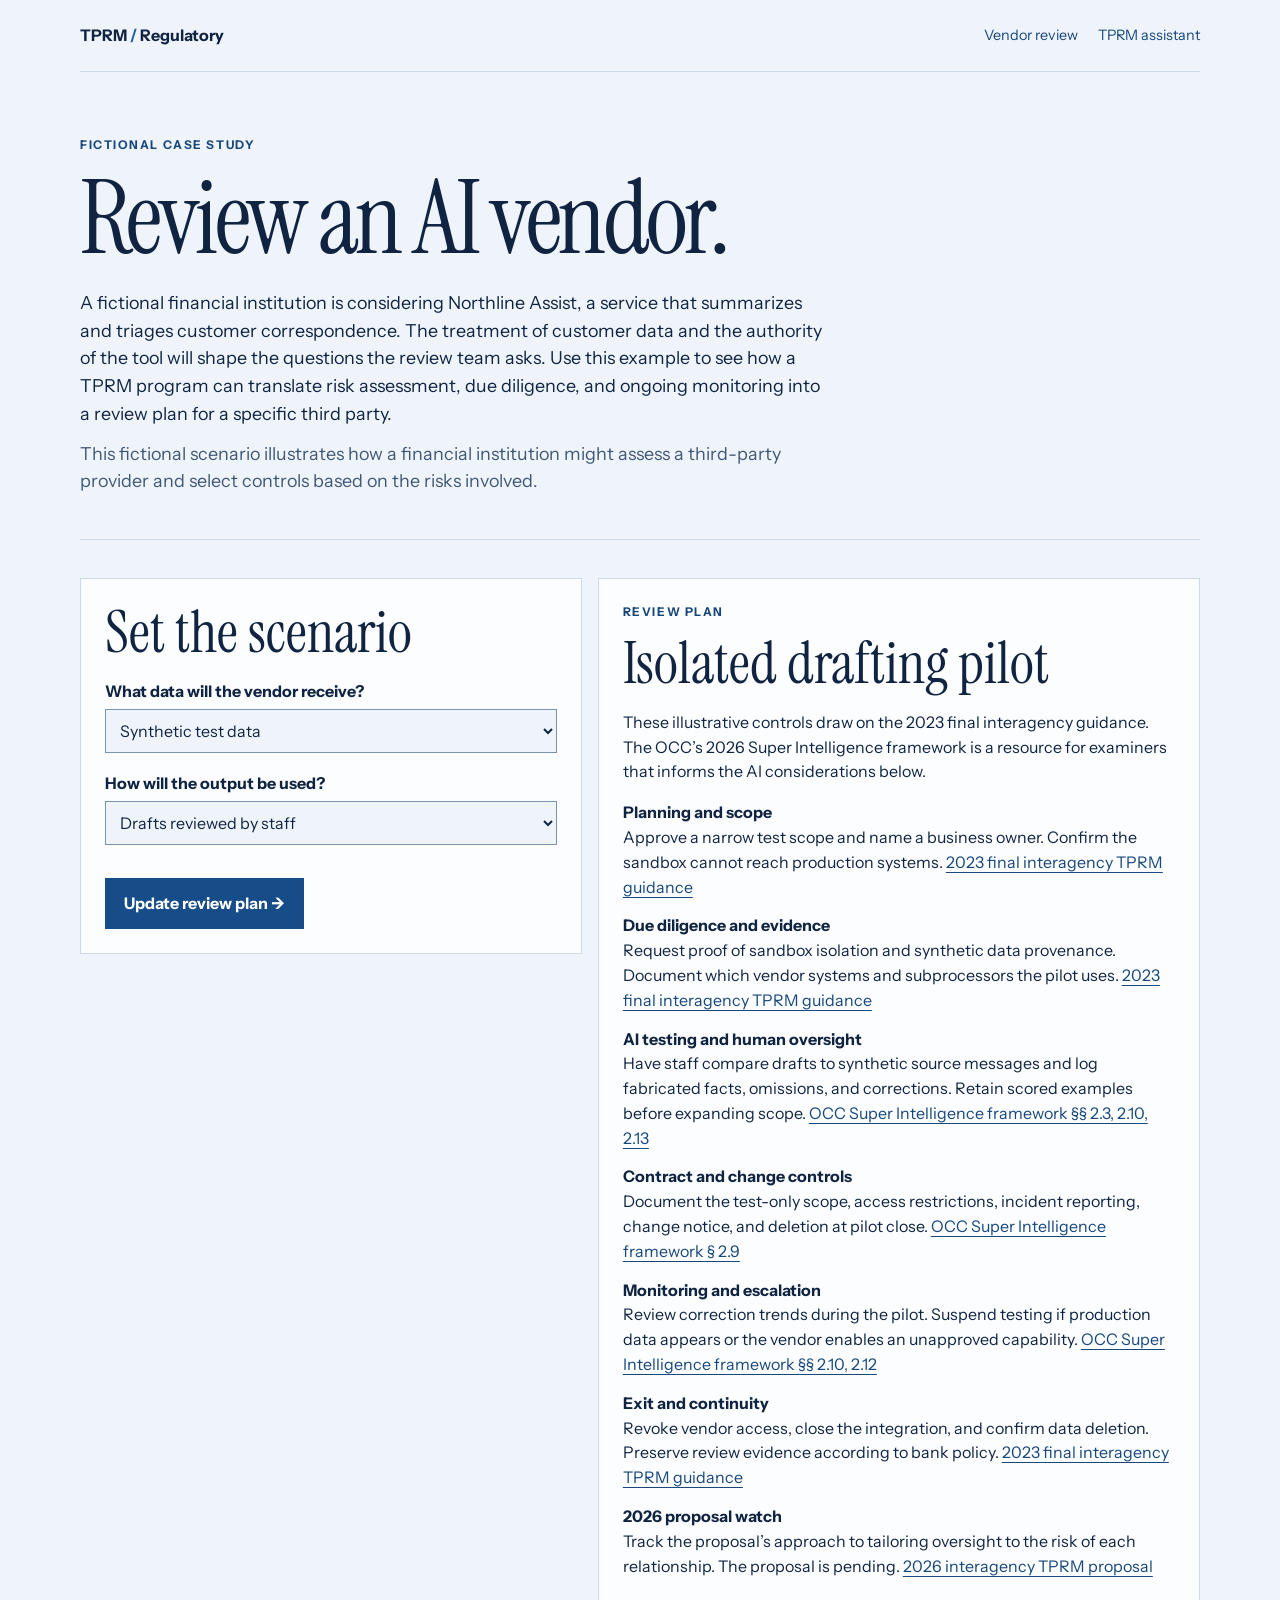
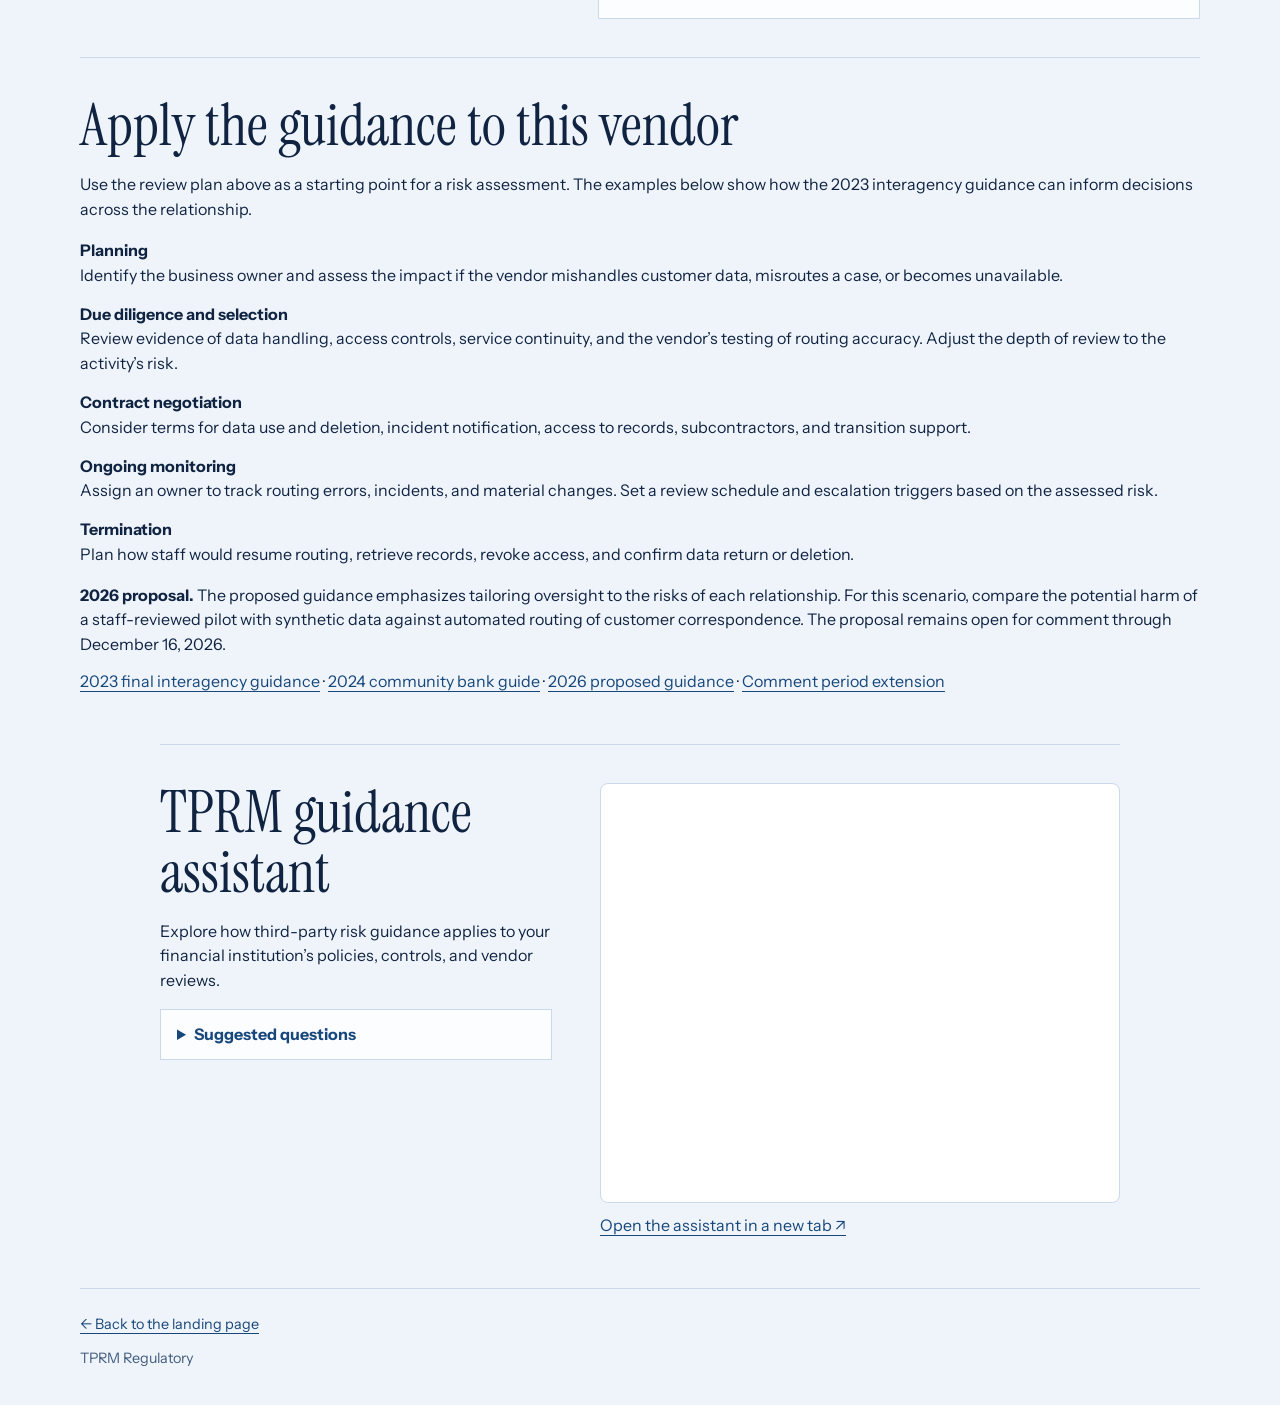
==== review.html @ 56074e13 "Clarify the status of sources used in the interactive plan" ====
<!doctype html>
<html lang="en"><head><meta charset="utf-8"><meta name="viewport" content="width=device-width, initial-scale=1"><title>Vendor review | TPRM Regulatory</title><link rel="stylesheet" href="site.css?v=blue"><style>
.chat > p:first-of-type { max-width: 65ch; }
.chat details { margin: 1rem 0; padding: .75rem 1rem; border: 1px solid var(--line); background: #fbfdff; }
.chat summary { color: var(--green); font-weight: 700; cursor: pointer; }
.chat details ul { margin: .6rem 0 0; padding-left: 1.4rem; }
.chat { display: grid; grid-template-columns: minmax(0, 1fr) minmax(0, 520px); align-items: start; gap: clamp(1rem, 4vw, 3rem); max-width: 960px; margin-inline: auto; }
.chat .assistant-panel { min-width: 0; }
.chat iframe { height: 420px; border-radius: 8px; }
@media (max-width: 760px) {
  .chat { grid-template-columns: minmax(0, 1fr); }
  .chat iframe { height: 380px; }
}
</style></head>
<body><header><a class="brand" href="./">TPRM<span> / </span>Regulatory</a><nav aria-label="Main navigation"><a href="review.html">Vendor review</a><a href="#chat">TPRM assistant</a></nav></header><main><section class="intro"><p class="eyebrow">FICTIONAL CASE STUDY</p><h1>Review an AI vendor.</h1><p>A fictional financial institution is considering Northline Assist, a service that summarizes and triages customer correspondence. The treatment of customer data and the authority of the tool will shape the questions the review team asks. Use this example to see how a TPRM program can translate risk assessment, due diligence, and ongoing monitoring into a review plan for a specific third party.</p><p class="note">This fictional scenario illustrates how a financial institution might assess a third-party provider and select controls based on the risks involved.</p></section><section class="workbench"><form id="review"><h2>Set the scenario</h2><label for="data">What data will the vendor receive?</label><select id="data"><option value="synthetic">Synthetic test data</option><option value="customer">Customer correspondence</option></select><label for="role">How will the output be used?</label><select id="role"><option value="draft">Drafts reviewed by staff</option><option value="route">Automatic case routing</option></select><button class="button" type="submit">Update review plan →</button></form><article class="result" aria-live="polite"><p class="eyebrow">REVIEW PLAN</p><h2 id="plan"></h2><p>These illustrative controls draw on the 2023 final interagency guidance. The OCC’s 2026 Super Intelligence framework is a resource for examiners that informs the AI considerations below.</p><dl id="actions"></dl></article></section><script src="review.js?v=guidance" defer></script><section class="summary" aria-labelledby="guidance-heading">
  <h2 id="guidance-heading">Apply the guidance to this vendor</h2>
  <p>Use the review plan above as a starting point for a risk assessment. The examples below show how the 2023 interagency guidance can inform decisions across the relationship.</p>
  <dl>
    <dt>Planning</dt><dd>Identify the business owner and assess the impact if the vendor mishandles customer data, misroutes a case, or becomes unavailable.</dd>
    <dt>Due diligence and selection</dt><dd>Review evidence of data handling, access controls, service continuity, and the vendor’s testing of routing accuracy. Adjust the depth of review to the activity’s risk.</dd>
    <dt>Contract negotiation</dt><dd>Consider terms for data use and deletion, incident notification, access to records, subcontractors, and transition support.</dd>
    <dt>Ongoing monitoring</dt><dd>Assign an owner to track routing errors, incidents, and material changes. Set a review schedule and escalation triggers based on the assessed risk.</dd>
    <dt>Termination</dt><dd>Plan how staff would resume routing, retrieve records, revoke access, and confirm data return or deletion.</dd>
  </dl>
  <p><strong>2026 proposal.</strong> The proposed guidance emphasizes tailoring oversight to the risks of each relationship. For this scenario, compare the potential harm of a staff-reviewed pilot with synthetic data against automated routing of customer correspondence. The proposal remains open for comment through December 16, 2026.</p>
  <p><a href="https://www.occ.gov/news-issuances/bulletins/2023/bulletin-2023-17.html">2023 final interagency guidance</a> · <a href="https://www.occ.gov/news-issuances/bulletins/2024/bulletin-2024-11.html">2024 community bank guide</a> · <a href="https://www.occ.gov/news-issuances/bulletins/2026/bulletin-2026-46.html">2026 proposed guidance</a> · <a href="https://www.occ.gov/news-issuances/bulletins/2026/bulletin-2026-57.html">Comment period extension</a></p>
</section>
<section class="chat" id="chat" aria-labelledby="assistant-heading">
  <div class="assistant-copy">
  <h2 id="assistant-heading">TPRM guidance assistant</h2>
  <p>Explore how third-party risk guidance applies to your financial institution’s policies, controls, and vendor reviews.</p>
  <details>
    <summary>Suggested questions</summary>
    <ul>
      <li>What evidence should we request during third-party due diligence?</li>
      <li>What should we address in a contract with a critical service provider?</li>
      <li>How should we set a monitoring schedule based on vendor risk?</li>
    </ul>
  </details>
  </div>
  <div class="assistant-panel">
  <iframe title="TPRM guidance assistant" loading="lazy" src="https://share.chatling.ai/s/bdZsndnXXYo1NCs"></iframe>
  <p><a href="https://share.chatling.ai/s/bdZsndnXXYo1NCs" target="_blank" rel="noopener">Open the assistant in a new tab ↗</a></p>
  </div>
</section></main><footer><p><a href="./">← Back to the landing page</a></p><p>TPRM Regulatory</p></footer></body></html>
---- site.css ----
@import url('https://fonts.googleapis.com/css2?family=Instrument+Sans:wght@400;500;600;700&family=Instrument+Serif&display=swap');
:root{font: 16px/1.55 "Instrument Sans",Arial,sans-serif;color:#102442;background:#eff4fb;--ink:#102442;--green:#17477b;--line:#cbd9eb}*{box-sizing:border-box}body{margin:0}header,main,footer{width:min(1120px,calc(100% - 40px));margin:auto}header{display:flex;align-items:center;justify-content:space-between;gap:1rem;padding:23px 0;border-bottom:1px solid var(--line)}a{color:var(--green);text-underline-offset:4px}header a{text-decoration:none}.brand{font-weight:700;color:var(--ink)}.brand span{color:#2563a6}nav{display:flex;gap:1.25rem;font-size:.9rem}h1,h2{font-family:"Instrument Serif",Georgia,serif;font-weight:400;line-height:1.04;margin:0 0 16px}h1{font-size:clamp(3.5rem,8vw,6.8rem);letter-spacing:-.035em}h2{font-size:clamp(2.35rem,5vw,3.6rem)}h3,p{margin:0 0 12px}.eyebrow{font-size:.75rem;font-weight:700;letter-spacing:.13em;color:var(--green)}.hero{display:grid;grid-template-columns:1.05fr 1fr;gap:clamp(25px,5vw,70px);align-items:center;padding:72px 0}.hero p:not(.eyebrow),.intro>p:not(.eyebrow){max-width:62ch;font-size:1.12rem}.button{display:inline-block;background:#164d88;color:#fff;border:0;padding:13px 19px;font:inherit;font-weight:700;text-decoration:none;cursor:pointer;margin-top:15px}.button:hover{background:#0a305c}video{width:100%;aspect-ratio:4/3;display:block;object-fit:cover;background:#0b2448}.summary,.chat,.workbench{border-top:1px solid var(--line);padding:38px 0}.grid,.workbench{display:grid;gap:16px}.grid{grid-template-columns:repeat(3,1fr)}.grid article,form,.result{border:1px solid var(--line);background:#fbfdff;padding:24px}.intro{padding:64px 0 32px}.note{color:#405875}.workbench{grid-template-columns:1fr 1.2fr;align-items:start}label,select{display:block;width:100%}label,dt{font-weight:700}select{font:inherit;color:inherit;padding:10px;margin:5px 0 18px;background:#eff4fb;border:1px solid #7893b4}dd{margin:0 0 14px}.chat iframe{display:block;width:100%;height:510px;border:1px solid var(--line);background:#fff}.chat iframe+p{margin-top:10px}footer{border-top:1px solid var(--line);padding:24px 0;color:#425c7d;font-size:.9rem}:focus-visible{outline:3px solid #1d62a8;outline-offset:4px}@media(max-width:720px){.hero,.grid,.workbench{grid-template-columns:1fr}.hero{padding:45px 0}nav{gap:.7rem}header{flex-wrap:wrap}}

.hero video{filter:hue-rotate(85deg)}
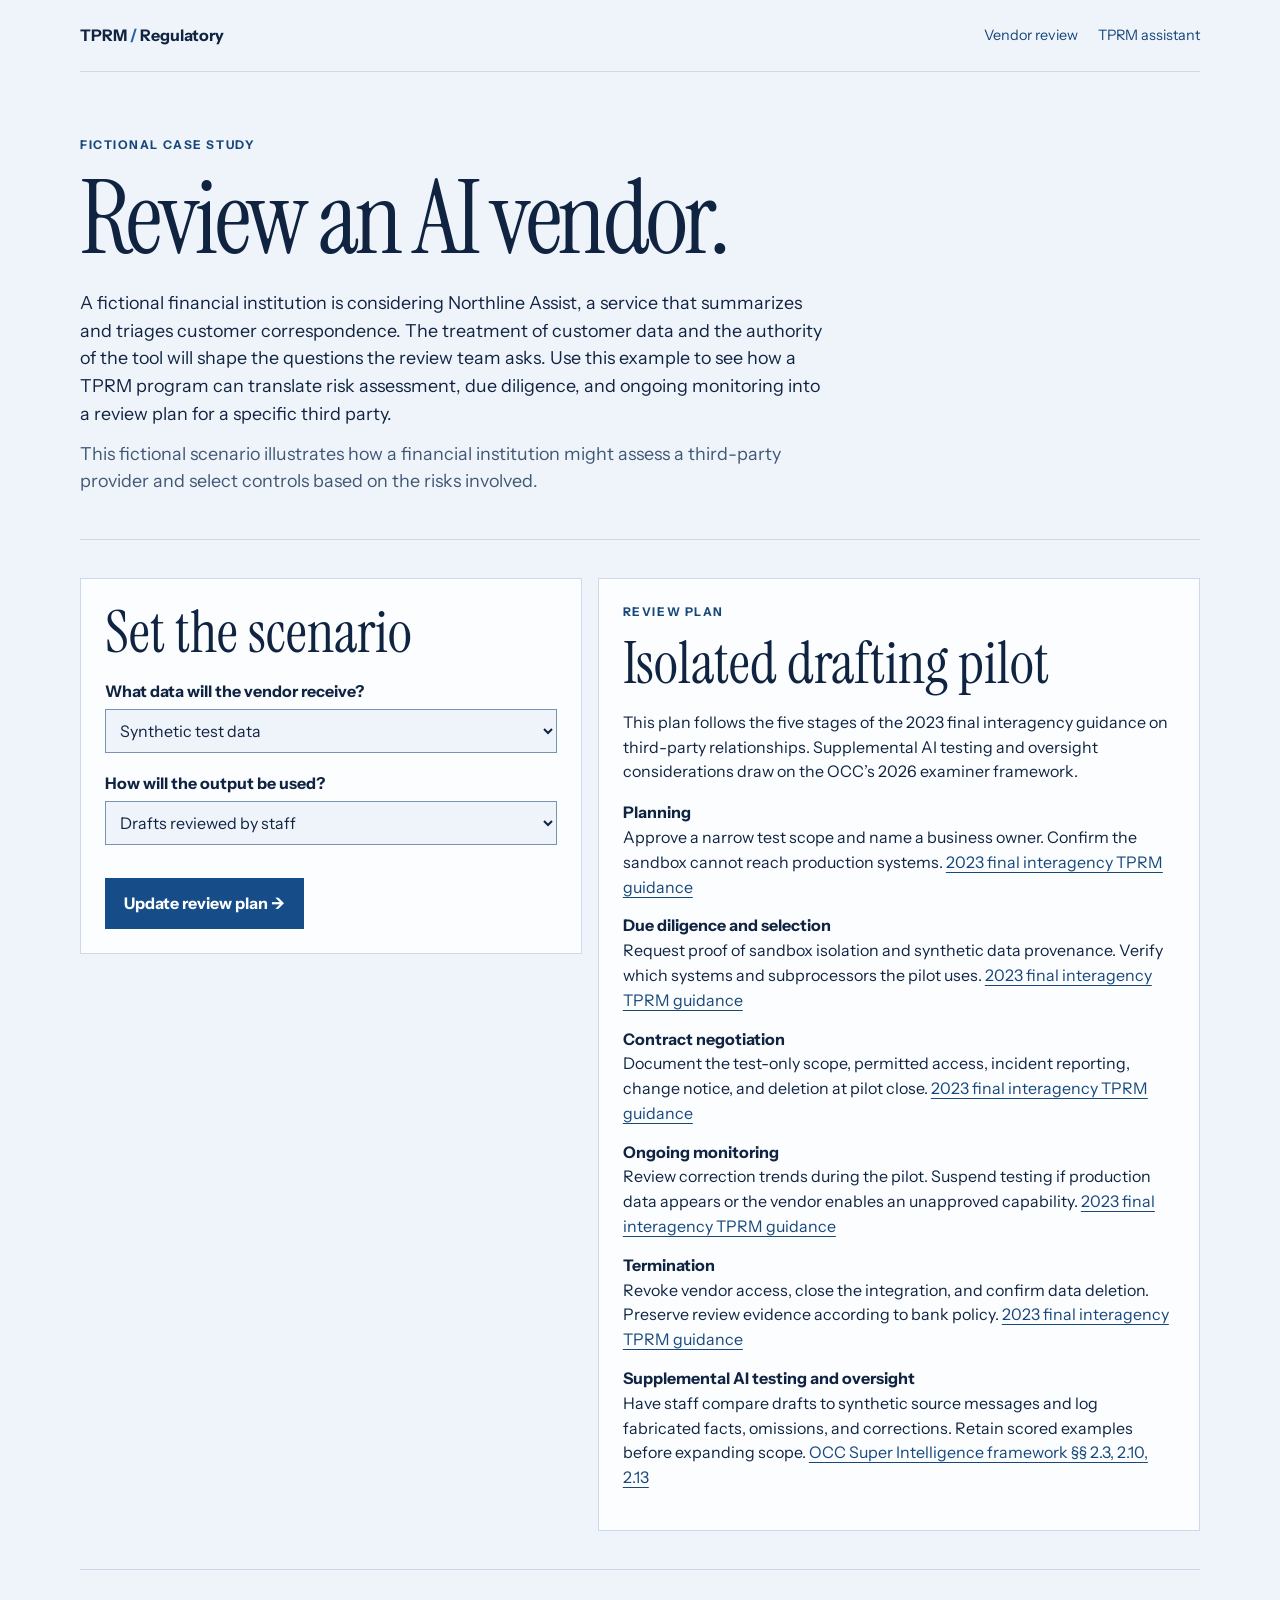
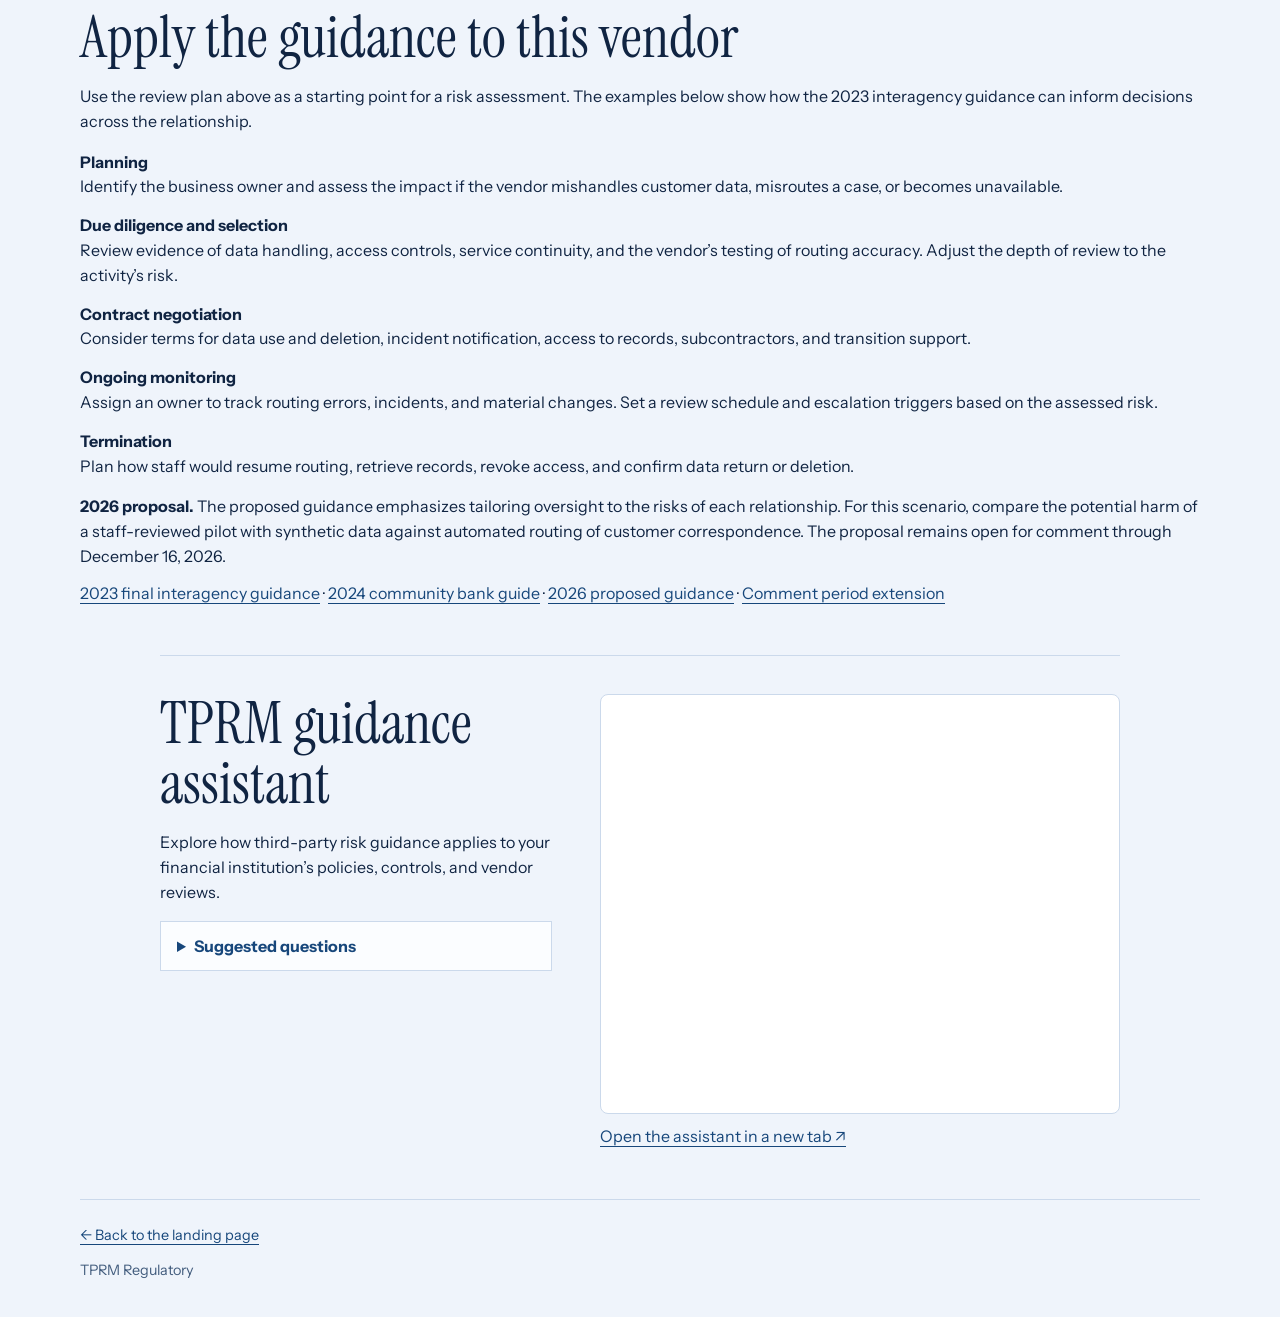
==== commit c0574a82: "Make the TPRM lifecycle the basis of each review plan" ====
--- a/review.html
+++ b/review.html
@@ -12,7 +12,7 @@
   .chat iframe { height: 380px; }
 }
 </style></head>
-<body><header><a class="brand" href="./">TPRM<span> / </span>Regulatory</a><nav aria-label="Main navigation"><a href="review.html">Vendor review</a><a href="#chat">TPRM assistant</a></nav></header><main><section class="intro"><p class="eyebrow">FICTIONAL CASE STUDY</p><h1>Review an AI vendor.</h1><p>A fictional financial institution is considering Northline Assist, a service that summarizes and triages customer correspondence. The treatment of customer data and the authority of the tool will shape the questions the review team asks. Use this example to see how a TPRM program can translate risk assessment, due diligence, and ongoing monitoring into a review plan for a specific third party.</p><p class="note">This fictional scenario illustrates how a financial institution might assess a third-party provider and select controls based on the risks involved.</p></section><section class="workbench"><form id="review"><h2>Set the scenario</h2><label for="data">What data will the vendor receive?</label><select id="data"><option value="synthetic">Synthetic test data</option><option value="customer">Customer correspondence</option></select><label for="role">How will the output be used?</label><select id="role"><option value="draft">Drafts reviewed by staff</option><option value="route">Automatic case routing</option></select><button class="button" type="submit">Update review plan →</button></form><article class="result" aria-live="polite"><p class="eyebrow">REVIEW PLAN</p><h2 id="plan"></h2><p>These illustrative controls draw on the 2023 final interagency guidance. The OCC’s 2026 Super Intelligence framework is a resource for examiners that informs the AI considerations below.</p><dl id="actions"></dl></article></section><script src="review.js?v=guidance" defer></script><section class="summary" aria-labelledby="guidance-heading">
+<body><header><a class="brand" href="./">TPRM<span> / </span>Regulatory</a><nav aria-label="Main navigation"><a href="review.html">Vendor review</a><a href="#chat">TPRM assistant</a></nav></header><main><section class="intro"><p class="eyebrow">FICTIONAL CASE STUDY</p><h1>Review an AI vendor.</h1><p>A fictional financial institution is considering Northline Assist, a service that summarizes and triages customer correspondence. The treatment of customer data and the authority of the tool will shape the questions the review team asks. Use this example to see how a TPRM program can translate risk assessment, due diligence, and ongoing monitoring into a review plan for a specific third party.</p><p class="note">This fictional scenario illustrates how a financial institution might assess a third-party provider and select controls based on the risks involved.</p></section><section class="workbench"><form id="review"><h2>Set the scenario</h2><label for="data">What data will the vendor receive?</label><select id="data"><option value="synthetic">Synthetic test data</option><option value="customer">Customer correspondence</option></select><label for="role">How will the output be used?</label><select id="role"><option value="draft">Drafts reviewed by staff</option><option value="route">Automatic case routing</option></select><button class="button" type="submit">Update review plan →</button></form><article class="result" aria-live="polite"><p class="eyebrow">REVIEW PLAN</p><h2 id="plan"></h2><p>This plan follows the five stages of the 2023 final interagency guidance on third-party relationships. Supplemental AI testing and oversight considerations draw on the OCC’s 2026 examiner framework.</p><dl id="actions"></dl></article></section><script src="review.js?v=tprm-lifecycle" defer></script><section class="summary" aria-labelledby="guidance-heading">
   <h2 id="guidance-heading">Apply the guidance to this vendor</h2>
   <p>Use the review plan above as a starting point for a risk assessment. The examples below show how the 2023 interagency guidance can inform decisions across the relationship.</p>
   <dl>
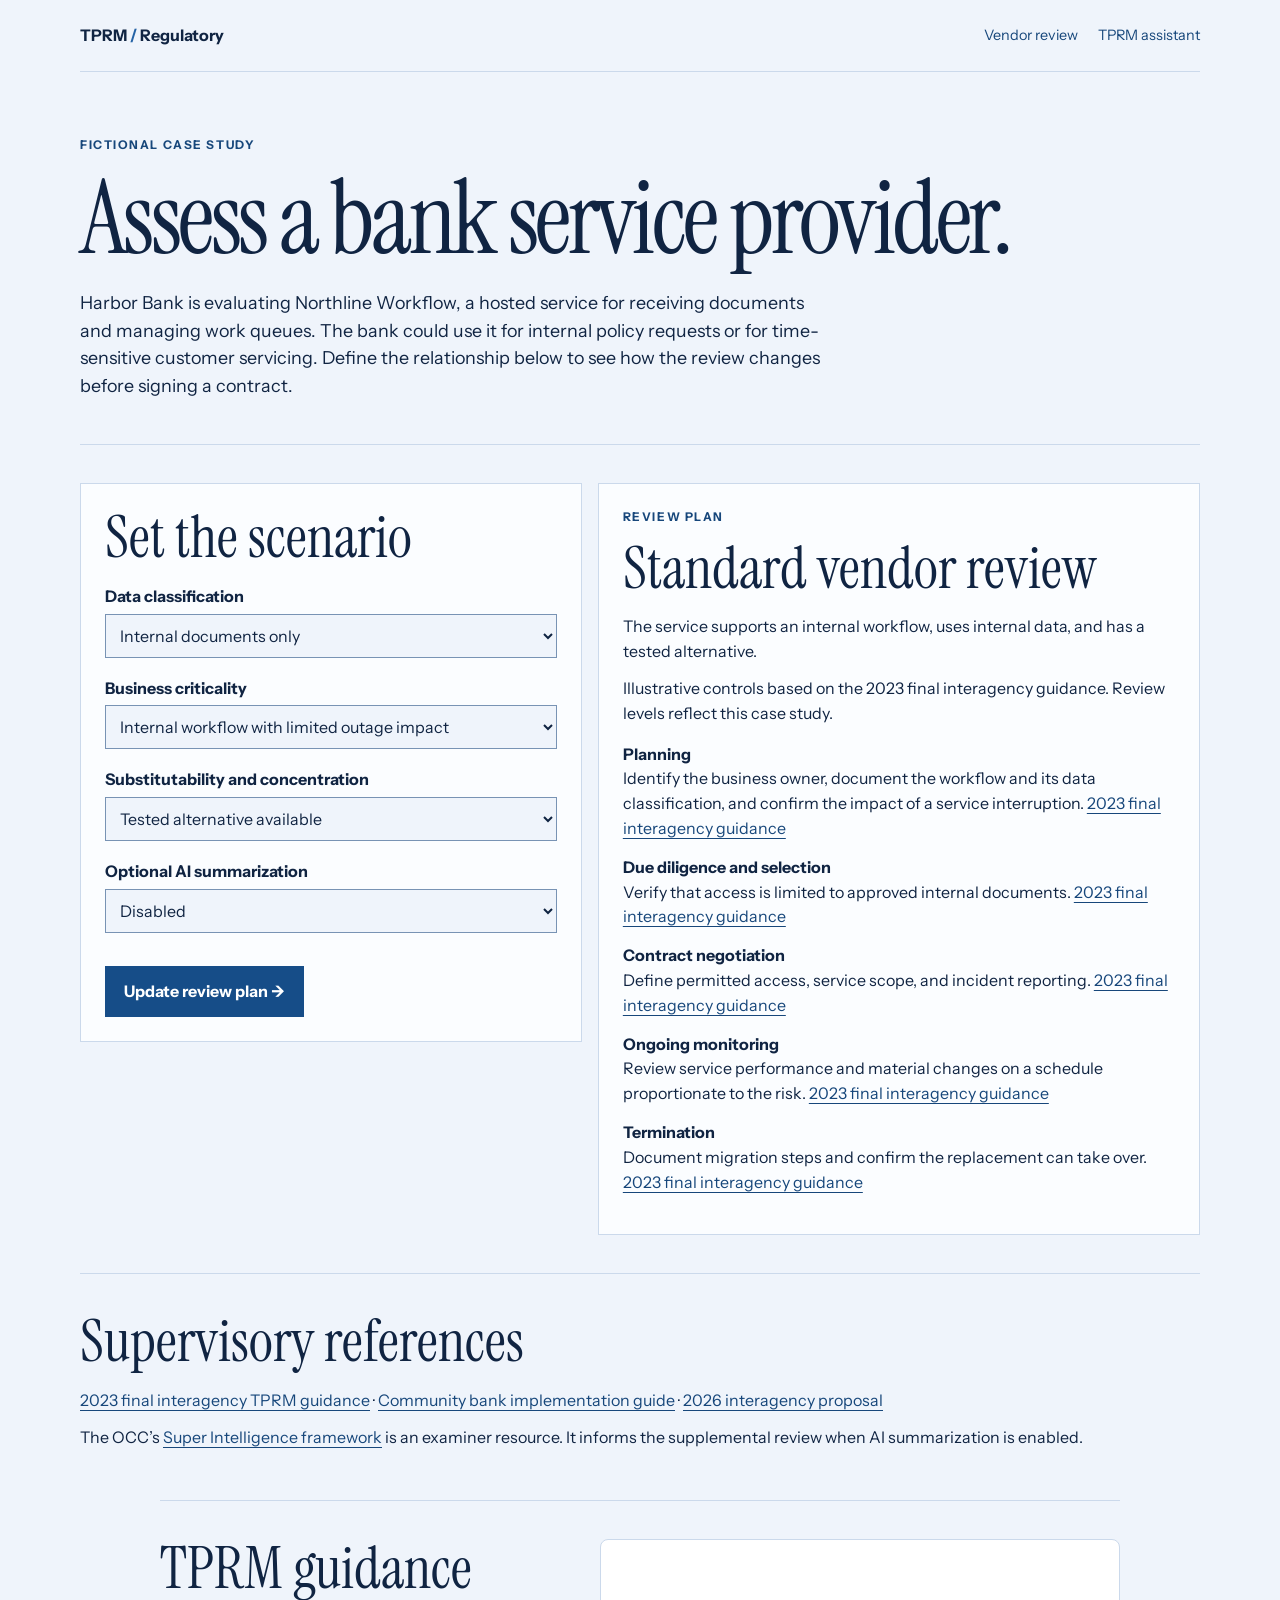
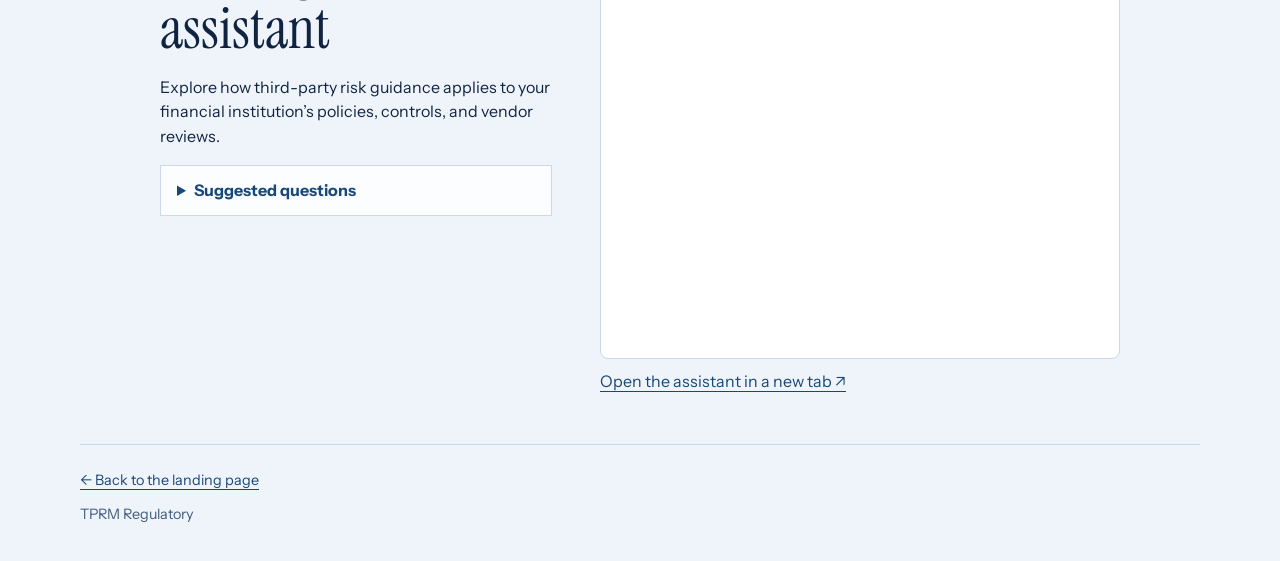
==== commit 71b6232d: "Replace AI routing with a bank third-party risk scenario" ====
--- a/review.html
+++ b/review.html
@@ -12,19 +12,15 @@
   .chat iframe { height: 380px; }
 }
 </style></head>
-<body><header><a class="brand" href="./">TPRM<span> / </span>Regulatory</a><nav aria-label="Main navigation"><a href="review.html">Vendor review</a><a href="#chat">TPRM assistant</a></nav></header><main><section class="intro"><p class="eyebrow">FICTIONAL CASE STUDY</p><h1>Review an AI vendor.</h1><p>A fictional financial institution is considering Northline Assist, a service that summarizes and triages customer correspondence. The treatment of customer data and the authority of the tool will shape the questions the review team asks. Use this example to see how a TPRM program can translate risk assessment, due diligence, and ongoing monitoring into a review plan for a specific third party.</p><p class="note">This fictional scenario illustrates how a financial institution might assess a third-party provider and select controls based on the risks involved.</p></section><section class="workbench"><form id="review"><h2>Set the scenario</h2><label for="data">What data will the vendor receive?</label><select id="data"><option value="synthetic">Synthetic test data</option><option value="customer">Customer correspondence</option></select><label for="role">How will the output be used?</label><select id="role"><option value="draft">Drafts reviewed by staff</option><option value="route">Automatic case routing</option></select><button class="button" type="submit">Update review plan →</button></form><article class="result" aria-live="polite"><p class="eyebrow">REVIEW PLAN</p><h2 id="plan"></h2><p>This plan follows the five stages of the 2023 final interagency guidance on third-party relationships. Supplemental AI testing and oversight considerations draw on the OCC’s 2026 examiner framework.</p><dl id="actions"></dl></article></section><script src="review.js?v=tprm-lifecycle" defer></script><section class="summary" aria-labelledby="guidance-heading">
-  <h2 id="guidance-heading">Apply the guidance to this vendor</h2>
-  <p>Use the review plan above as a starting point for a risk assessment. The examples below show how the 2023 interagency guidance can inform decisions across the relationship.</p>
-  <dl>
-    <dt>Planning</dt><dd>Identify the business owner and assess the impact if the vendor mishandles customer data, misroutes a case, or becomes unavailable.</dd>
-    <dt>Due diligence and selection</dt><dd>Review evidence of data handling, access controls, service continuity, and the vendor’s testing of routing accuracy. Adjust the depth of review to the activity’s risk.</dd>
-    <dt>Contract negotiation</dt><dd>Consider terms for data use and deletion, incident notification, access to records, subcontractors, and transition support.</dd>
-    <dt>Ongoing monitoring</dt><dd>Assign an owner to track routing errors, incidents, and material changes. Set a review schedule and escalation triggers based on the assessed risk.</dd>
-    <dt>Termination</dt><dd>Plan how staff would resume routing, retrieve records, revoke access, and confirm data return or deletion.</dd>
-  </dl>
-  <p><strong>2026 proposal.</strong> The proposed guidance emphasizes tailoring oversight to the risks of each relationship. For this scenario, compare the potential harm of a staff-reviewed pilot with synthetic data against automated routing of customer correspondence. The proposal remains open for comment through December 16, 2026.</p>
-  <p><a href="https://www.occ.gov/news-issuances/bulletins/2023/bulletin-2023-17.html">2023 final interagency guidance</a> · <a href="https://www.occ.gov/news-issuances/bulletins/2024/bulletin-2024-11.html">2024 community bank guide</a> · <a href="https://www.occ.gov/news-issuances/bulletins/2026/bulletin-2026-46.html">2026 proposed guidance</a> · <a href="https://www.occ.gov/news-issuances/bulletins/2026/bulletin-2026-57.html">Comment period extension</a></p>
-</section>
+<body><header><a class="brand" href="./">TPRM<span> / </span>Regulatory</a><nav aria-label="Main navigation"><a href="review.html">Vendor review</a><a href="#chat">TPRM assistant</a></nav></header><main><section class="intro"><p class="eyebrow">FICTIONAL CASE STUDY</p><h1>Assess a bank service provider.</h1><p>Harbor Bank is evaluating Northline Workflow, a hosted service for receiving documents and managing work queues. The bank could use it for internal policy requests or for time-sensitive customer servicing. Define the relationship below to see how the review changes before signing a contract.</p></section><section class="workbench"><form id="review"><h2>Set the scenario</h2><label for="data">Data classification</label>
+<select name="data" id="data"><option value="internal">Internal documents only</option><option value="restricted">Restricted customer information</option></select>
+<label for="criticality">Business criticality</label>
+<select name="criticality" id="criticality"><option value="support">Internal workflow with limited outage impact</option><option value="critical">Critical customer servicing activity</option></select>
+<label for="dependency">Substitutability and concentration</label>
+<select name="dependency" id="dependency"><option value="available">Tested alternative available</option><option value="limited">Limited alternatives and shared subcontractor</option></select>
+<label for="ai">Optional AI summarization</label>
+<select name="ai" id="ai"><option value="disabled">Disabled</option><option value="enabled">Enabled with staff review</option></select>
+<button class="button" type="submit">Update review plan →</button></form><article class="result" aria-live="polite"><p class="eyebrow">REVIEW PLAN</p><h2 id="plan"></h2><p id="rationale"></p><p>Illustrative controls based on the 2023 final interagency guidance. Review levels reflect this case study.</p><dl id="actions"></dl></article></section><script src="vendor-assessment.js" defer></script><section class="summary" aria-labelledby="guidance-heading"><h2 id="guidance-heading">Supervisory references</h2><p><a href="https://www.occ.gov/news-issuances/bulletins/2023/bulletin-2023-17.html">2023 final interagency TPRM guidance</a> · <a href="https://www.occ.gov/news-issuances/bulletins/2024/bulletin-2024-11.html">Community bank implementation guide</a> · <a href="https://www.occ.gov/news-issuances/bulletins/2026/bulletin-2026-46.html">2026 interagency proposal</a></p><p>The OCC’s <a href="https://www.occ.gov/news-issuances/bulletins/2026/bulletin-2026-54.html">Super Intelligence framework</a> is an examiner resource. It informs the supplemental review when AI summarization is enabled.</p></section>
 <section class="chat" id="chat" aria-labelledby="assistant-heading">
   <div class="assistant-copy">
   <h2 id="assistant-heading">TPRM guidance assistant</h2>
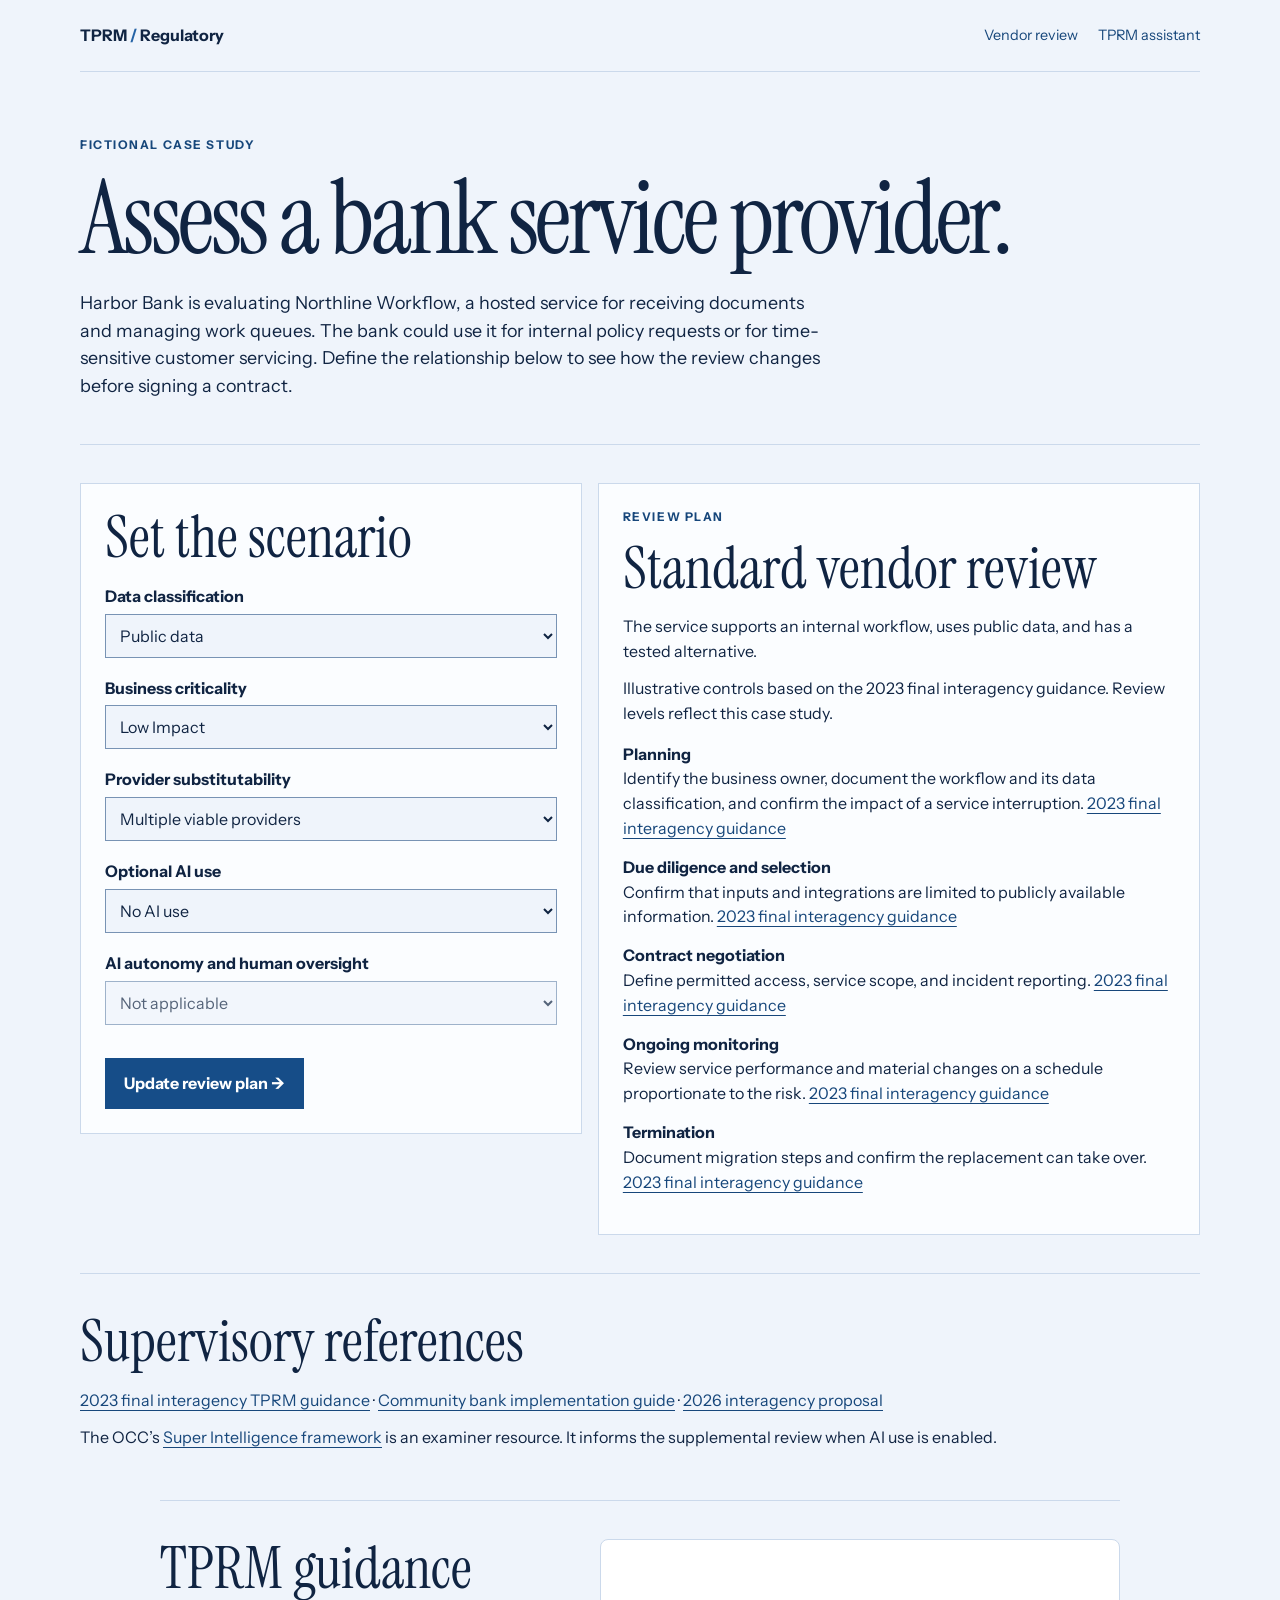
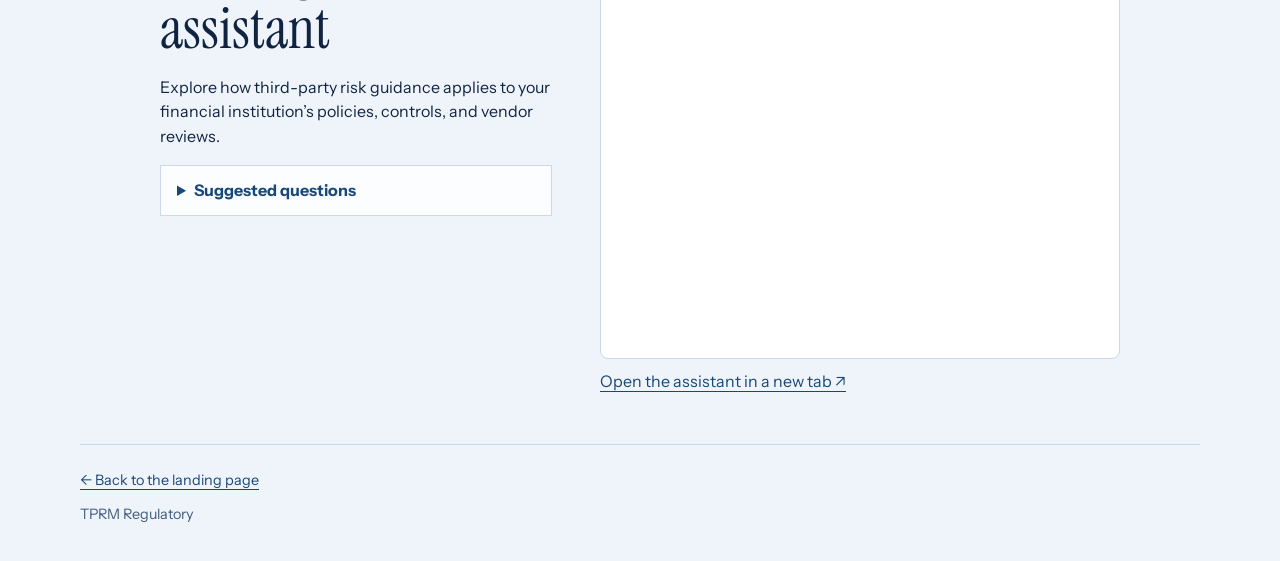
==== commit 577d82d7: "Expand vendor risk options and route visitors to the updated assessment" ====
--- a/review.html
+++ b/review.html
@@ -13,14 +13,16 @@
 }
 </style></head>
 <body><header><a class="brand" href="./">TPRM<span> / </span>Regulatory</a><nav aria-label="Main navigation"><a href="review.html">Vendor review</a><a href="#chat">TPRM assistant</a></nav></header><main><section class="intro"><p class="eyebrow">FICTIONAL CASE STUDY</p><h1>Assess a bank service provider.</h1><p>Harbor Bank is evaluating Northline Workflow, a hosted service for receiving documents and managing work queues. The bank could use it for internal policy requests or for time-sensitive customer servicing. Define the relationship below to see how the review changes before signing a contract.</p></section><section class="workbench"><form id="review"><h2>Set the scenario</h2><label for="data">Data classification</label>
-<select name="data" id="data"><option value="internal">Internal documents only</option><option value="restricted">Restricted customer information</option></select>
+<select name="data" id="data"><option value="public">Public data</option><option value="sensitive">Business-sensitive data</option><option value="restricted">Confidential data or personally identifiable information (PII)</option></select>
 <label for="criticality">Business criticality</label>
-<select name="criticality" id="criticality"><option value="support">Internal workflow with limited outage impact</option><option value="critical">Critical customer servicing activity</option></select>
-<label for="dependency">Substitutability and concentration</label>
-<select name="dependency" id="dependency"><option value="available">Tested alternative available</option><option value="limited">Limited alternatives and shared subcontractor</option></select>
-<label for="ai">Optional AI summarization</label>
-<select name="ai" id="ai"><option value="disabled">Disabled</option><option value="enabled">Enabled with staff review</option></select>
-<button class="button" type="submit">Update review plan →</button></form><article class="result" aria-live="polite"><p class="eyebrow">REVIEW PLAN</p><h2 id="plan"></h2><p id="rationale"></p><p>Illustrative controls based on the 2023 final interagency guidance. Review levels reflect this case study.</p><dl id="actions"></dl></article></section><script src="vendor-assessment.js" defer></script><section class="summary" aria-labelledby="guidance-heading"><h2 id="guidance-heading">Supervisory references</h2><p><a href="https://www.occ.gov/news-issuances/bulletins/2023/bulletin-2023-17.html">2023 final interagency TPRM guidance</a> · <a href="https://www.occ.gov/news-issuances/bulletins/2024/bulletin-2024-11.html">Community bank implementation guide</a> · <a href="https://www.occ.gov/news-issuances/bulletins/2026/bulletin-2026-46.html">2026 interagency proposal</a></p><p>The OCC’s <a href="https://www.occ.gov/news-issuances/bulletins/2026/bulletin-2026-54.html">Super Intelligence framework</a> is an examiner resource. It informs the supplemental review when AI summarization is enabled.</p></section>
+<select name="criticality" id="criticality"><option value="low">Low Impact</option><option value="moderate">Moderate Impact</option><option value="high">High Impact</option></select>
+<label for="dependency">Provider substitutability</label>
+<select name="dependency" id="dependency"><option value="available">Multiple viable providers</option><option value="limited">Limited viable substitutes</option><option value="sole">Sole-source provider</option></select>
+<label for="ai">Optional AI use</label>
+<select name="ai" id="ai"><option value="none">No AI use</option><option value="assist">AI-assisted analysis or summarization</option><option value="workflow">AI-enabled workflow automation</option></select>
+<label for="autonomy">AI autonomy and human oversight</label>
+<select name="autonomy" id="autonomy" disabled><option value="na" disabled>Not applicable</option><option value="advisory">Decision support only</option><option value="approval">Human-in-the-loop (approval before action)</option><option value="monitored">Human-on-the-loop (monitor and intervene)</option><option value="autonomous">Fully autonomous (no real-time approval)</option></select>
+<button class="button" type="submit">Update review plan →</button></form><article class="result" aria-live="polite"><p class="eyebrow">REVIEW PLAN</p><h2 id="plan"></h2><p id="rationale"></p><p>Illustrative controls based on the 2023 final interagency guidance. Review levels reflect this case study.</p><dl id="actions"></dl></article></section><script src="vendor-assessment.js?v=risk-options" defer></script><section class="summary" aria-labelledby="guidance-heading"><h2 id="guidance-heading">Supervisory references</h2><p><a href="https://www.occ.gov/news-issuances/bulletins/2023/bulletin-2023-17.html">2023 final interagency TPRM guidance</a> · <a href="https://www.occ.gov/news-issuances/bulletins/2024/bulletin-2024-11.html">Community bank implementation guide</a> · <a href="https://www.occ.gov/news-issuances/bulletins/2026/bulletin-2026-46.html">2026 interagency proposal</a></p><p>The OCC’s <a href="https://www.occ.gov/news-issuances/bulletins/2026/bulletin-2026-54.html">Super Intelligence framework</a> is an examiner resource. It informs the supplemental review when AI use is enabled.</p></section>
 <section class="chat" id="chat" aria-labelledby="assistant-heading">
   <div class="assistant-copy">
   <h2 id="assistant-heading">TPRM guidance assistant</h2>
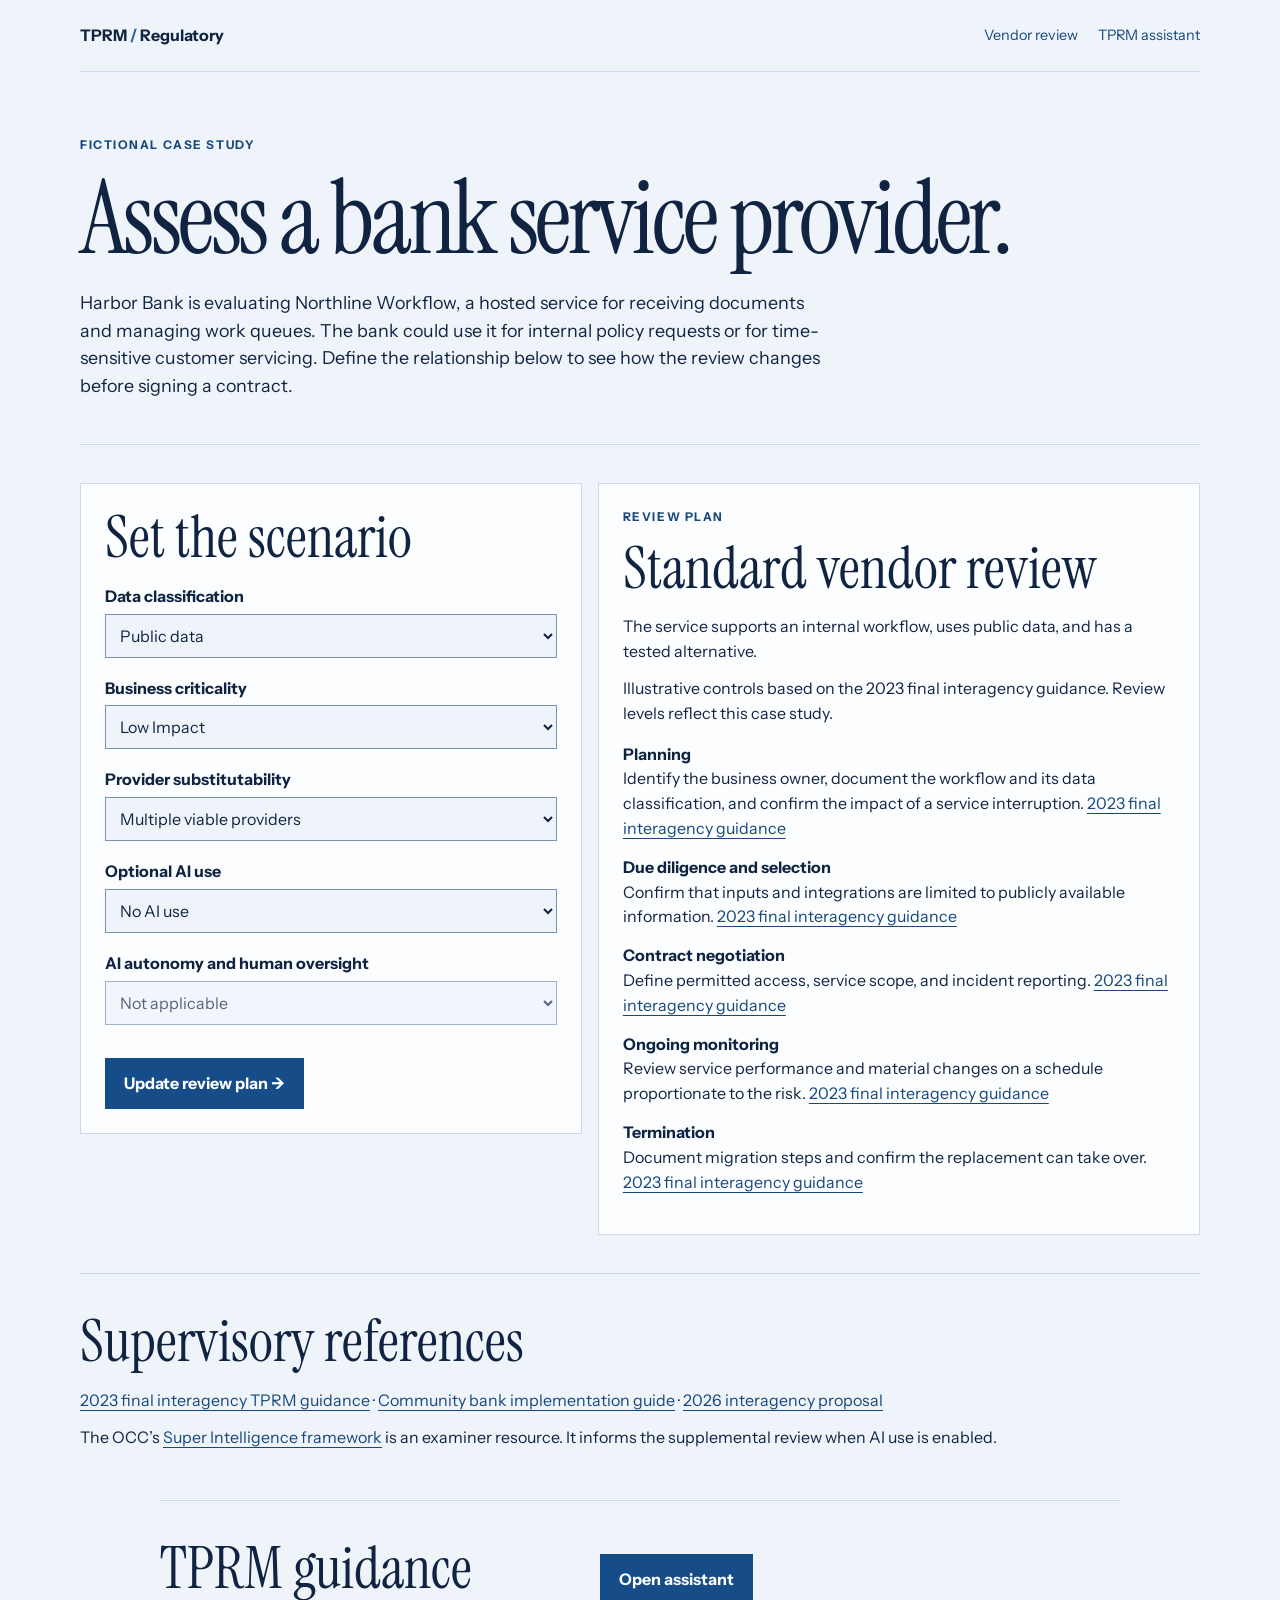
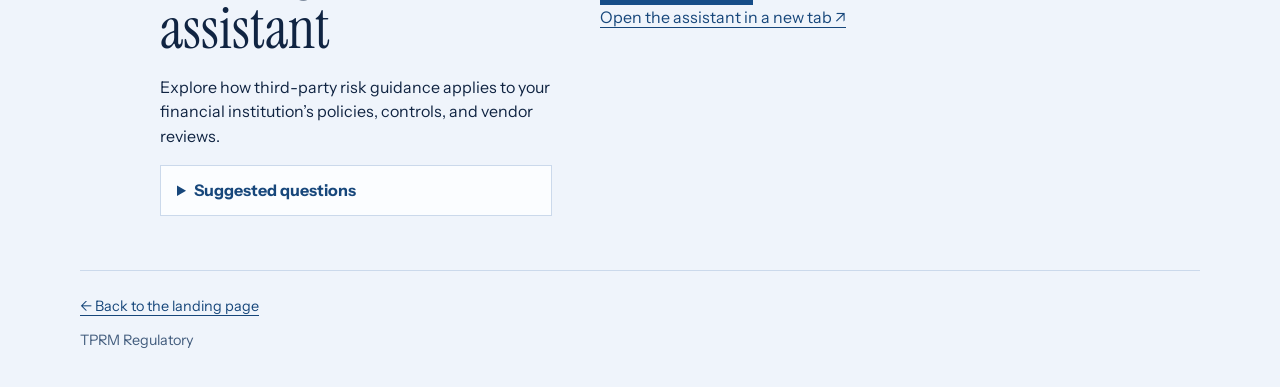
==== commit f71783b5: "Load embedded assistant only when opened" ====
--- a/review.html
+++ b/review.html
@@ -37,7 +37,17 @@
   </details>
   </div>
   <div class="assistant-panel">
-  <iframe title="TPRM guidance assistant" loading="lazy" src="https://share.chatling.ai/s/bdZsndnXXYo1NCs"></iframe>
+  <button type="button" class="button" id="open-assistant">Open assistant</button>
+  <script>
+    const launcher = document.getElementById('open-assistant');
+    launcher.addEventListener('click', () => {
+      const frame = document.createElement('iframe');
+      frame.title = 'TPRM guidance assistant';
+      frame.src = 'https://share.chatling.ai/s/bdZsndnXXYo1NCs';
+      launcher.replaceWith(frame);
+      frame.focus({ preventScroll: true });
+    }, { once: true });
+  </script>
   <p><a href="https://share.chatling.ai/s/bdZsndnXXYo1NCs" target="_blank" rel="noopener">Open the assistant in a new tab ↗</a></p>
   </div>
 </section></main><footer><p><a href="./">← Back to the landing page</a></p><p>TPRM Regulatory</p></footer></body></html>
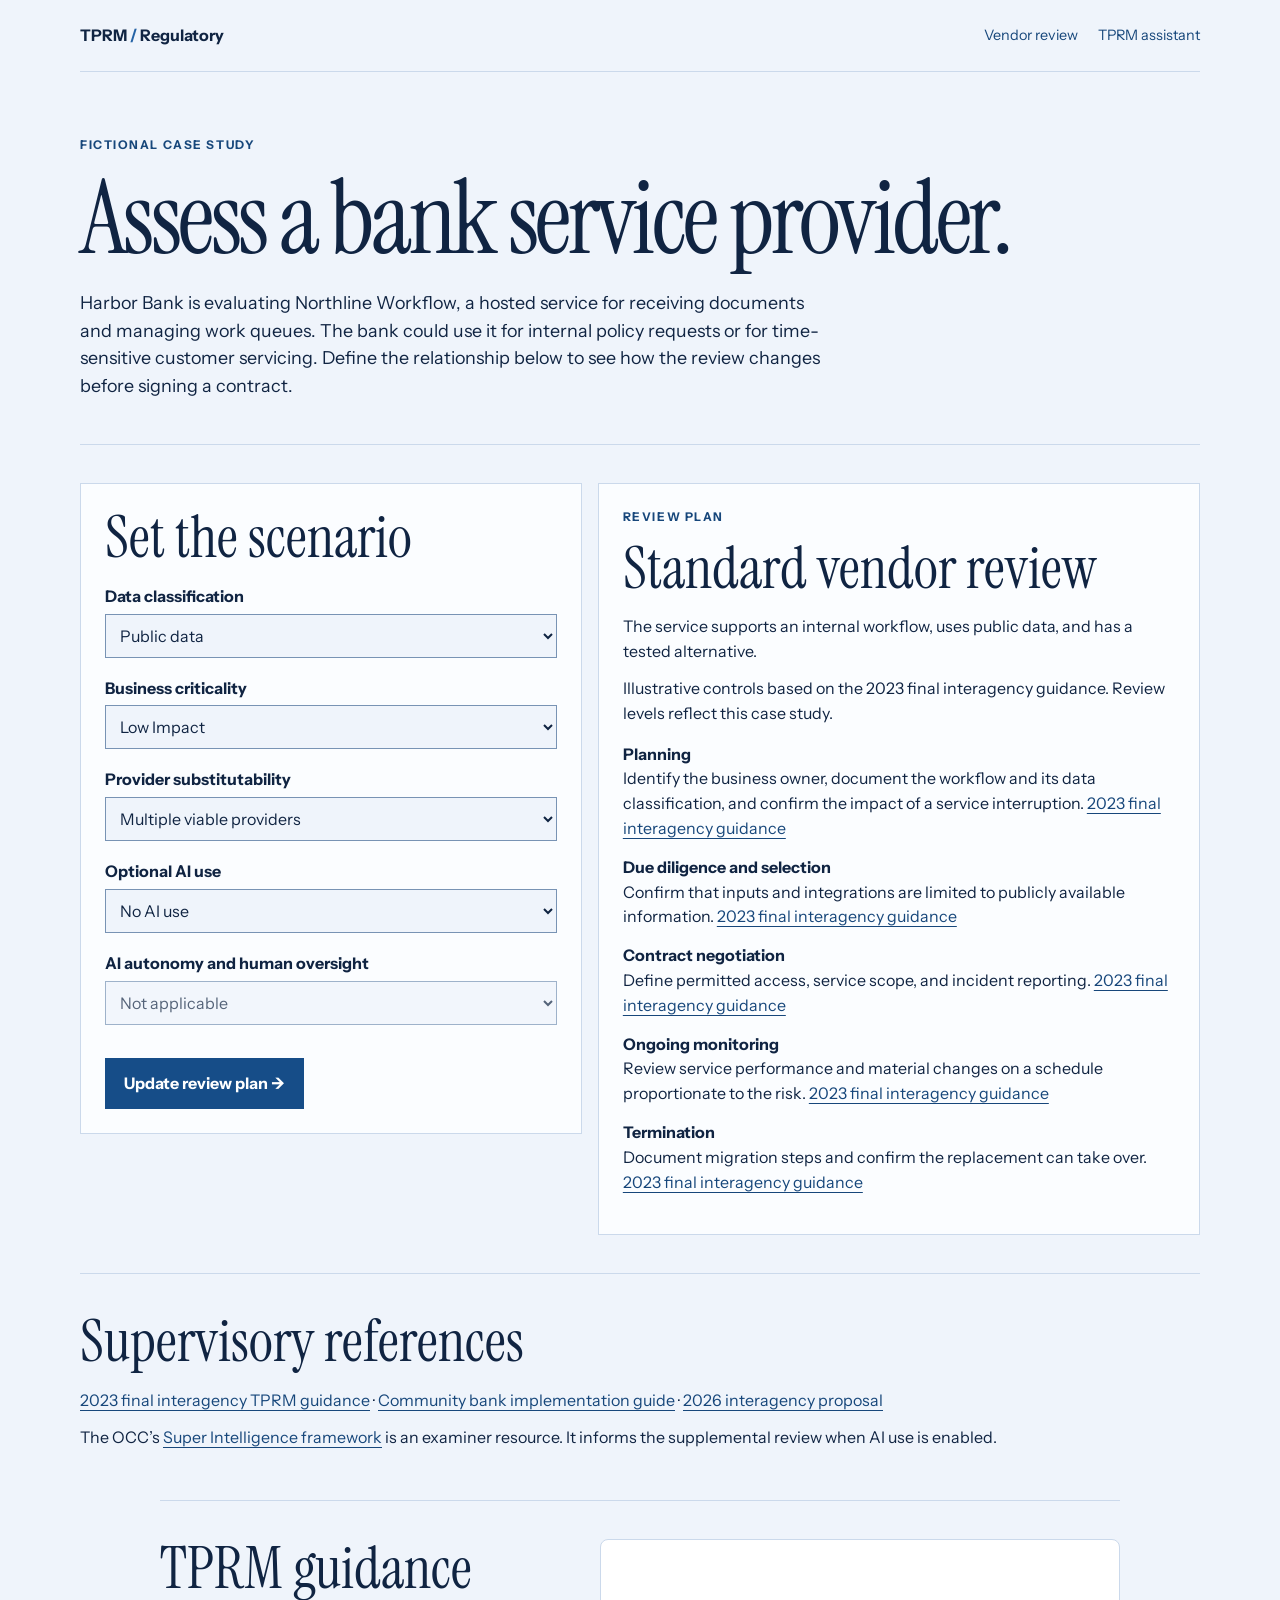
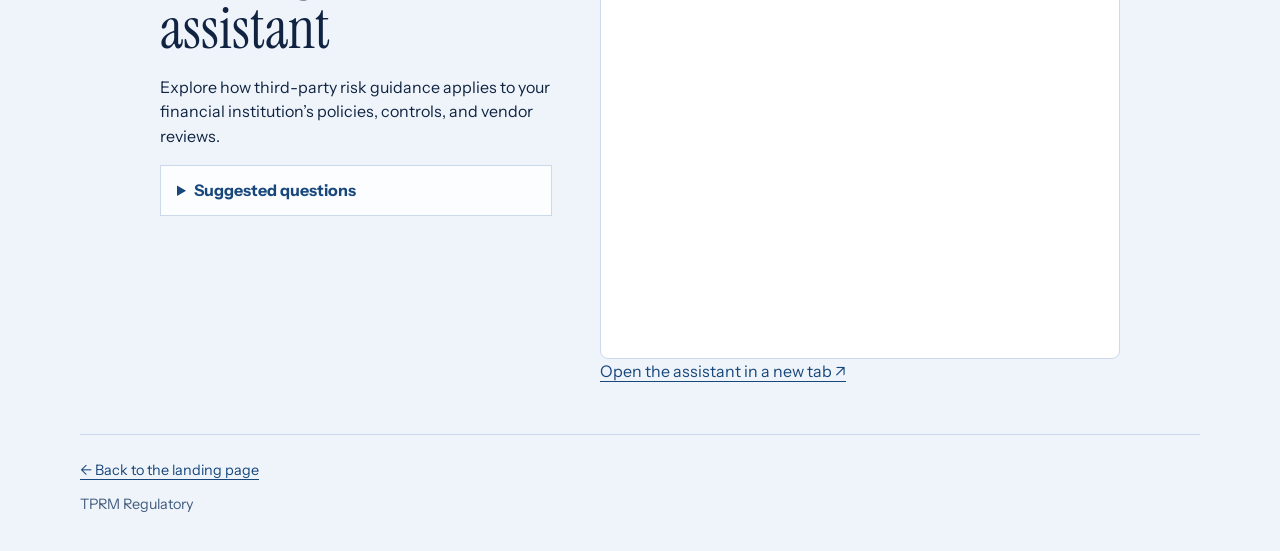
==== commit eec4315f: "Open chat automatically when its panel enters view" ====
--- a/review.html
+++ b/review.html
@@ -37,16 +37,15 @@
   </details>
   </div>
   <div class="assistant-panel">
-  <button type="button" class="button" id="open-assistant">Open assistant</button>
+  <iframe id="assistant-frame" title="TPRM guidance assistant" data-src="https://share.chatling.ai/s/bdZsndnXXYo1NCs"></iframe>
   <script>
-    const launcher = document.getElementById('open-assistant');
-    launcher.addEventListener('click', () => {
-      const frame = document.createElement('iframe');
-      frame.title = 'TPRM guidance assistant';
-      frame.src = 'https://share.chatling.ai/s/bdZsndnXXYo1NCs';
-      launcher.replaceWith(frame);
-      frame.focus({ preventScroll: true });
-    }, { once: true });
+    const assistantFrame = document.getElementById('assistant-frame');
+    const visibilityObserver = new IntersectionObserver(([entry]) => {
+      if (entry.intersectionRatio < 0.5) return;
+      visibilityObserver.disconnect();
+      assistantFrame.src = assistantFrame.dataset.src;
+    }, { threshold: 0.5 });
+    visibilityObserver.observe(assistantFrame);
   </script>
   <p><a href="https://share.chatling.ai/s/bdZsndnXXYo1NCs" target="_blank" rel="noopener">Open the assistant in a new tab ↗</a></p>
   </div>
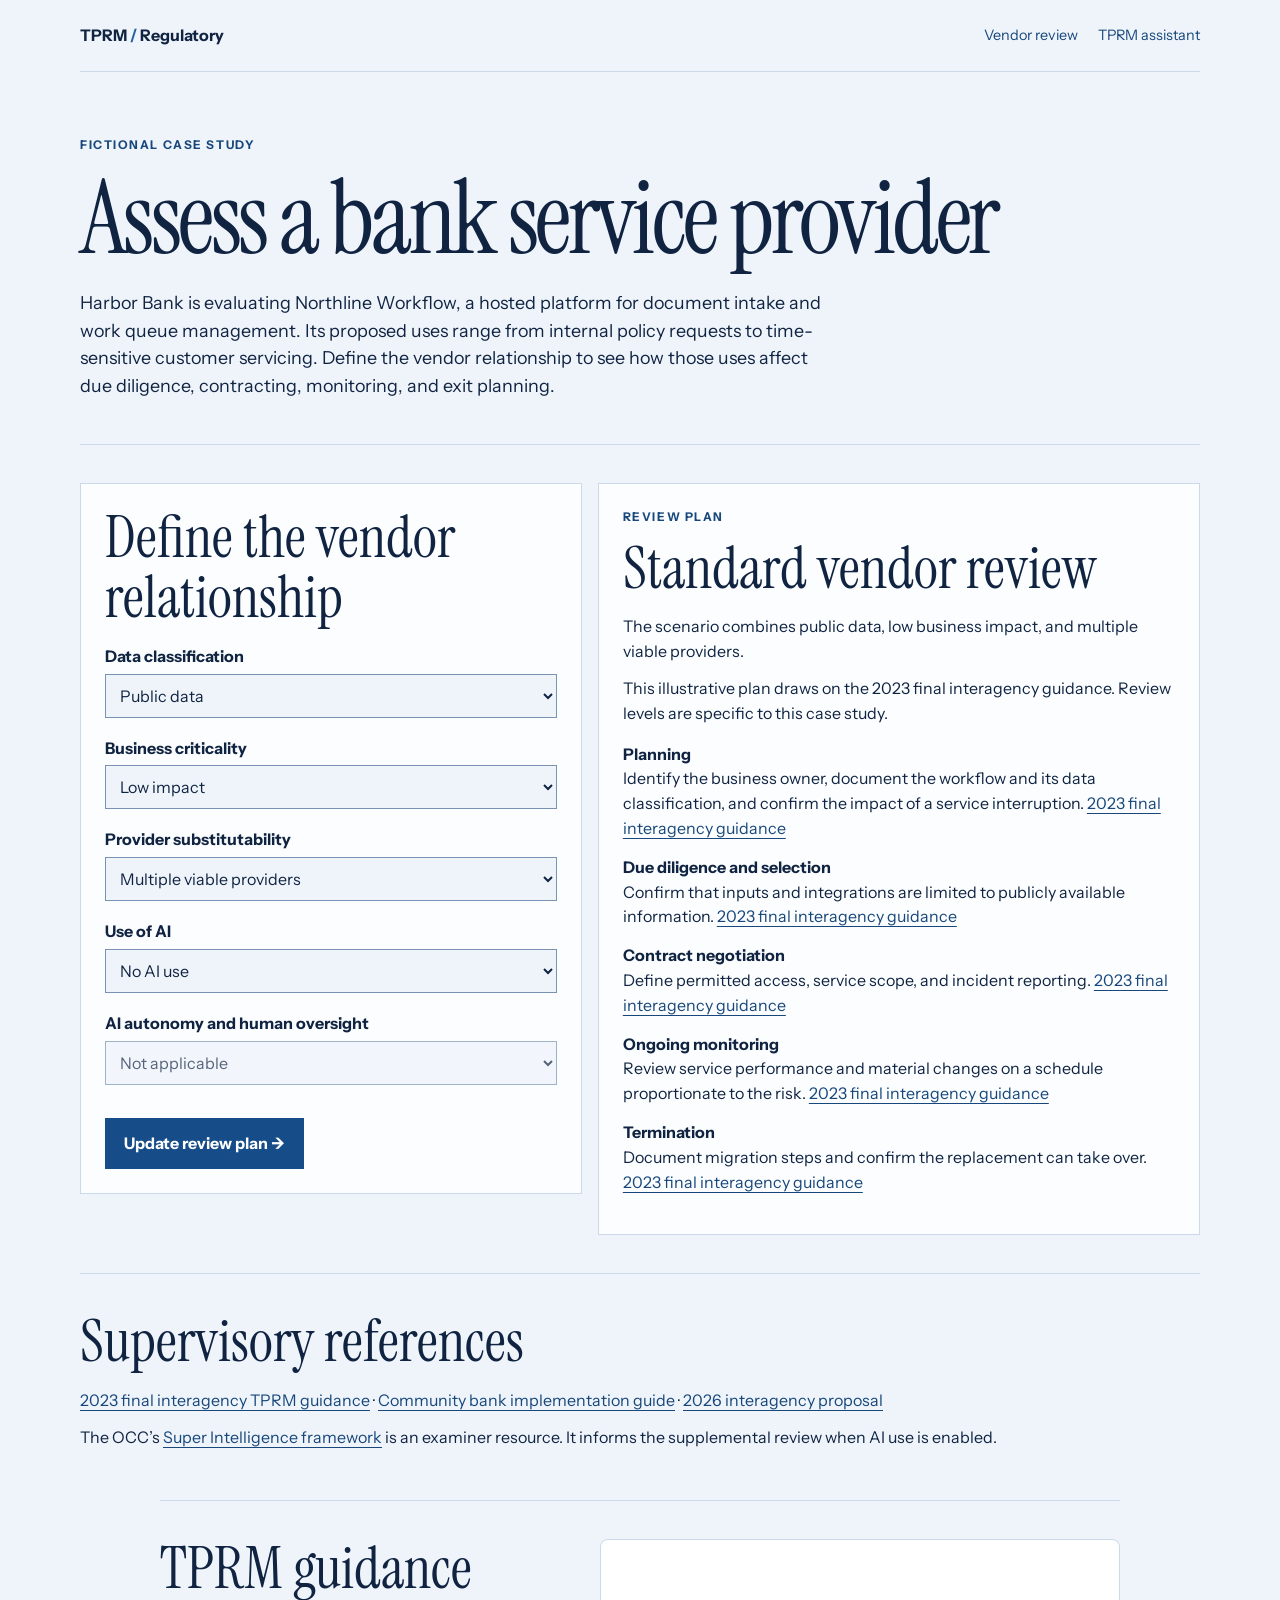
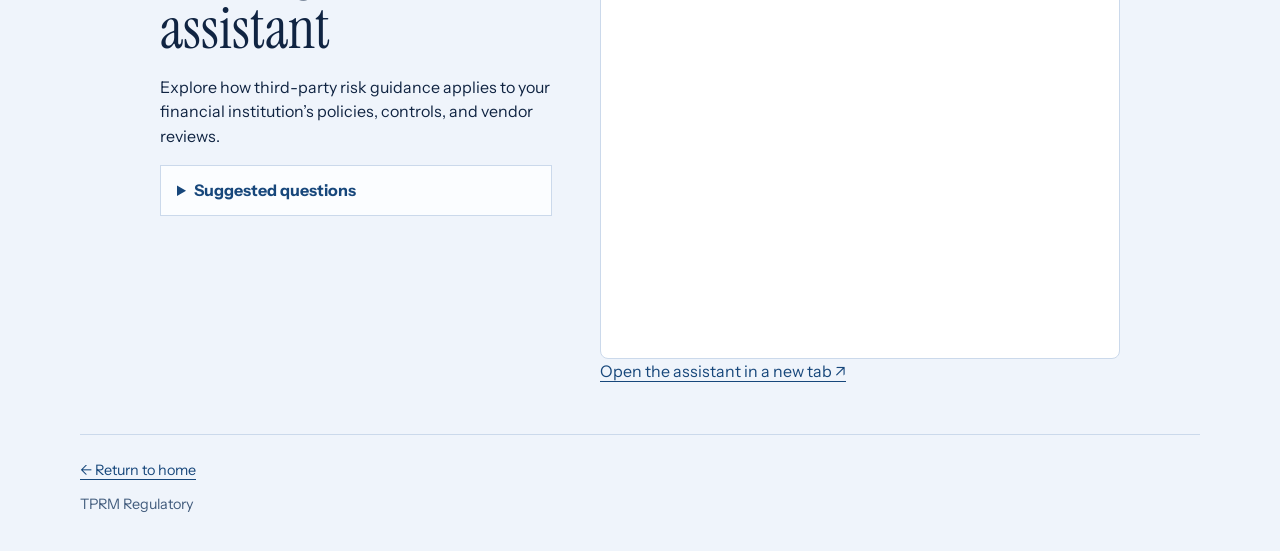
==== commit 5033258a: "Standardize vendor review labels and case study copy" ====
--- a/review.html
+++ b/review.html
@@ -12,17 +12,17 @@
   .chat iframe { height: 380px; }
 }
 </style></head>
-<body><header><a class="brand" href="./">TPRM<span> / </span>Regulatory</a><nav aria-label="Main navigation"><a href="review.html">Vendor review</a><a href="#chat">TPRM assistant</a></nav></header><main><section class="intro"><p class="eyebrow">FICTIONAL CASE STUDY</p><h1>Assess a bank service provider.</h1><p>Harbor Bank is evaluating Northline Workflow, a hosted service for receiving documents and managing work queues. The bank could use it for internal policy requests or for time-sensitive customer servicing. Define the relationship below to see how the review changes before signing a contract.</p></section><section class="workbench"><form id="review"><h2>Set the scenario</h2><label for="data">Data classification</label>
+<body><header><a class="brand" href="./">TPRM<span> / </span>Regulatory</a><nav aria-label="Main navigation"><a href="review.html">Vendor review</a><a href="#chat">TPRM assistant</a></nav></header><main><section class="intro"><p class="eyebrow">FICTIONAL CASE STUDY</p><h1>Assess a bank service provider</h1><p>Harbor Bank is evaluating Northline Workflow, a hosted platform for document intake and work queue management. Its proposed uses range from internal policy requests to time-sensitive customer servicing. Define the vendor relationship to see how those uses affect due diligence, contracting, monitoring, and exit planning.</p></section><section class="workbench"><form id="review"><h2>Define the vendor relationship</h2><label for="data">Data classification</label>
 <select name="data" id="data"><option value="public">Public data</option><option value="sensitive">Business-sensitive data</option><option value="restricted">Confidential data or personally identifiable information (PII)</option></select>
 <label for="criticality">Business criticality</label>
-<select name="criticality" id="criticality"><option value="low">Low Impact</option><option value="moderate">Moderate Impact</option><option value="high">High Impact</option></select>
+<select name="criticality" id="criticality"><option value="low">Low impact</option><option value="moderate">Moderate impact</option><option value="high">High impact</option></select>
 <label for="dependency">Provider substitutability</label>
 <select name="dependency" id="dependency"><option value="available">Multiple viable providers</option><option value="limited">Limited viable substitutes</option><option value="sole">Sole-source provider</option></select>
-<label for="ai">Optional AI use</label>
+<label for="ai">Use of AI</label>
 <select name="ai" id="ai"><option value="none">No AI use</option><option value="assist">AI-assisted analysis or summarization</option><option value="workflow">AI-enabled workflow automation</option></select>
 <label for="autonomy">AI autonomy and human oversight</label>
 <select name="autonomy" id="autonomy" disabled><option value="na" disabled>Not applicable</option><option value="advisory">Decision support only</option><option value="approval">Human-in-the-loop (approval before action)</option><option value="monitored">Human-on-the-loop (monitor and intervene)</option><option value="autonomous">Fully autonomous (no real-time approval)</option></select>
-<button class="button" type="submit">Update review plan →</button></form><article class="result" aria-live="polite"><p class="eyebrow">REVIEW PLAN</p><h2 id="plan"></h2><p id="rationale"></p><p>Illustrative controls based on the 2023 final interagency guidance. Review levels reflect this case study.</p><dl id="actions"></dl></article></section><script src="vendor-assessment.js?v=risk-options" defer></script><section class="summary" aria-labelledby="guidance-heading"><h2 id="guidance-heading">Supervisory references</h2><p><a href="https://www.occ.gov/news-issuances/bulletins/2023/bulletin-2023-17.html">2023 final interagency TPRM guidance</a> · <a href="https://www.occ.gov/news-issuances/bulletins/2024/bulletin-2024-11.html">Community bank implementation guide</a> · <a href="https://www.occ.gov/news-issuances/bulletins/2026/bulletin-2026-46.html">2026 interagency proposal</a></p><p>The OCC’s <a href="https://www.occ.gov/news-issuances/bulletins/2026/bulletin-2026-54.html">Super Intelligence framework</a> is an examiner resource. It informs the supplemental review when AI use is enabled.</p></section>
+<button class="button" type="submit">Update review plan <span aria-hidden="true">→</span></button></form><article class="result" aria-live="polite"><p class="eyebrow">REVIEW PLAN</p><h2 id="plan"></h2><p id="rationale"></p><p>This illustrative plan draws on the 2023 final interagency guidance. Review levels are specific to this case study.</p><dl id="actions"></dl></article></section><script src="vendor-assessment.js?v=executive-review" defer></script><section class="summary" aria-labelledby="guidance-heading"><h2 id="guidance-heading">Supervisory references</h2><p><a href="https://www.occ.gov/news-issuances/bulletins/2023/bulletin-2023-17.html">2023 final interagency TPRM guidance</a> · <a href="https://www.occ.gov/news-issuances/bulletins/2024/bulletin-2024-11.html">Community bank implementation guide</a> · <a href="https://www.occ.gov/news-issuances/bulletins/2026/bulletin-2026-46.html">2026 interagency proposal</a></p><p>The OCC’s <a href="https://www.occ.gov/news-issuances/bulletins/2026/bulletin-2026-54.html">Super Intelligence framework</a> is an examiner resource. It informs the supplemental review when AI use is enabled.</p></section>
 <section class="chat" id="chat" aria-labelledby="assistant-heading">
   <div class="assistant-copy">
   <h2 id="assistant-heading">TPRM guidance assistant</h2>
@@ -49,4 +49,4 @@
   </script>
   <p><a href="https://share.chatling.ai/s/bdZsndnXXYo1NCs" target="_blank" rel="noopener">Open the assistant in a new tab ↗</a></p>
   </div>
-</section></main><footer><p><a href="./">← Back to the landing page</a></p><p>TPRM Regulatory</p></footer></body></html>
+</section></main><footer><p><a href="./">← Return to home</a></p><p>TPRM Regulatory</p></footer></body></html>
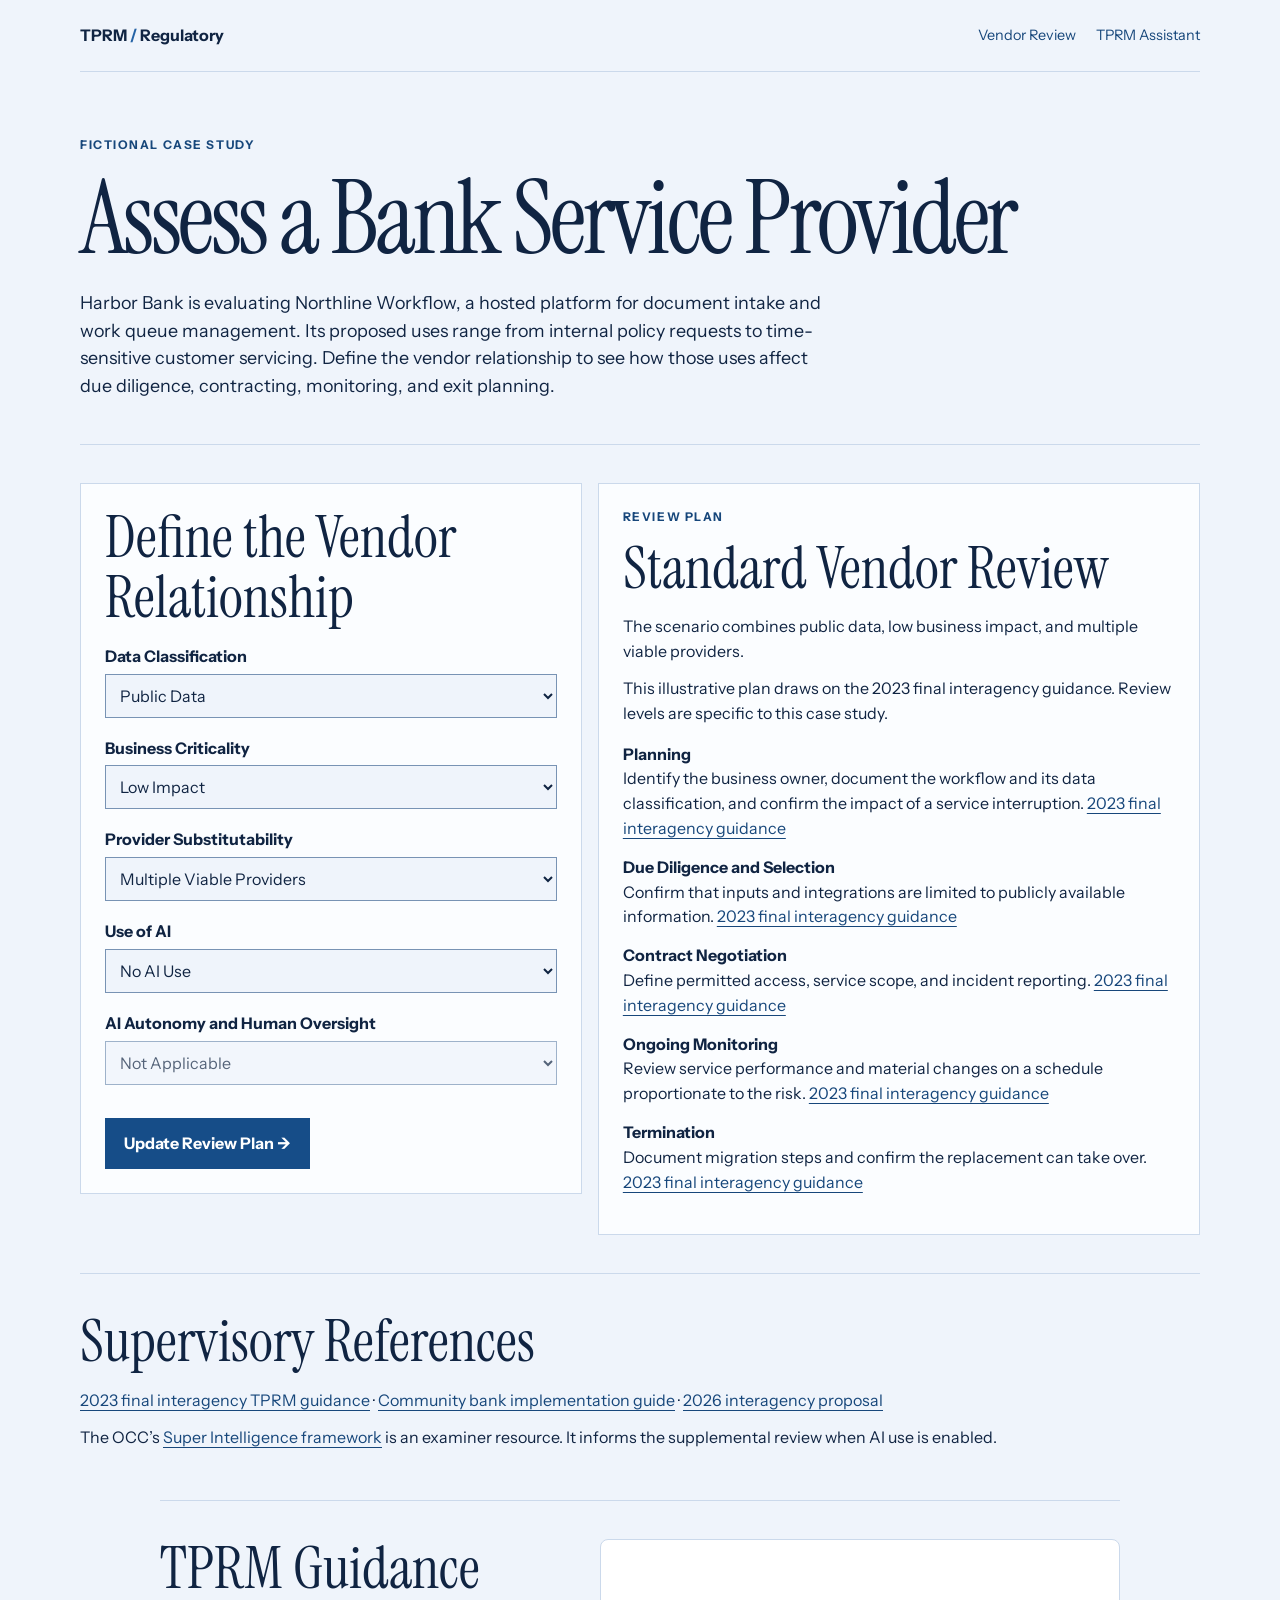
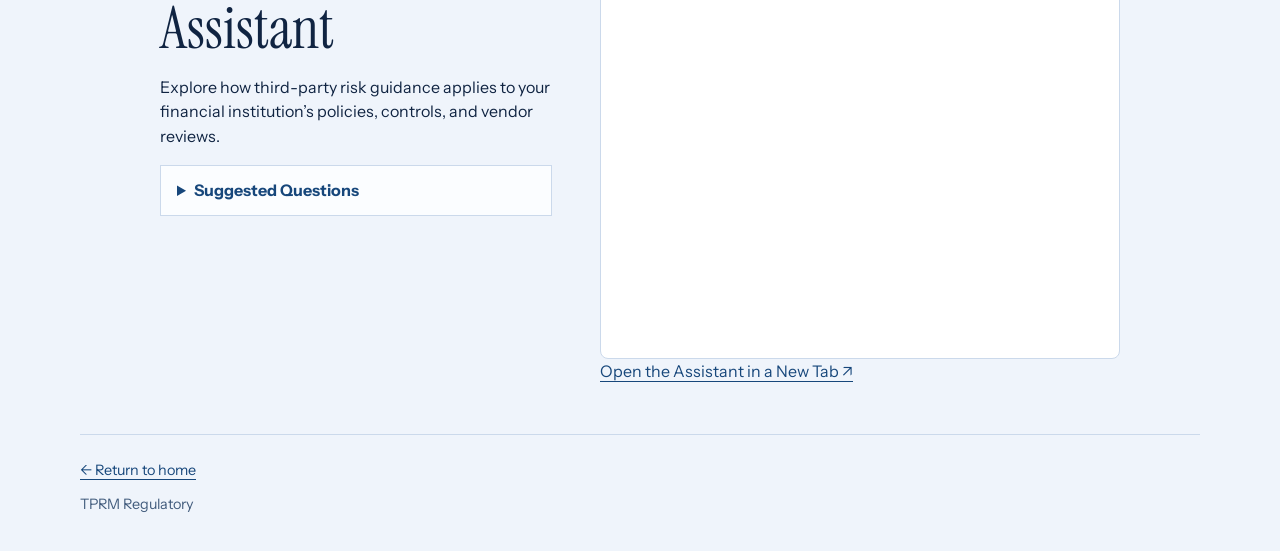
==== commit 1bce6fc9: "Use consistent title case in review.html" ====
--- a/review.html
+++ b/review.html
@@ -1,5 +1,5 @@
 <!doctype html>
-<html lang="en"><head><meta charset="utf-8"><meta name="viewport" content="width=device-width, initial-scale=1"><title>Vendor review | TPRM Regulatory</title><link rel="stylesheet" href="site.css?v=blue"><style>
+<html lang="en"><head><meta charset="utf-8"><meta name="viewport" content="width=device-width, initial-scale=1"><title >Vendor Review | TPRM Regulatory</title><link rel="stylesheet" href="site.css?v=blue"><style>
 .chat > p:first-of-type { max-width: 65ch; }
 .chat details { margin: 1rem 0; padding: .75rem 1rem; border: 1px solid var(--line); background: #fbfdff; }
 .chat summary { color: var(--green); font-weight: 700; cursor: pointer; }
@@ -12,23 +12,23 @@
   .chat iframe { height: 380px; }
 }
 </style></head>
-<body><header><a class="brand" href="./">TPRM<span> / </span>Regulatory</a><nav aria-label="Main navigation"><a href="review.html">Vendor review</a><a href="#chat">TPRM assistant</a></nav></header><main><section class="intro"><p class="eyebrow">FICTIONAL CASE STUDY</p><h1>Assess a bank service provider</h1><p>Harbor Bank is evaluating Northline Workflow, a hosted platform for document intake and work queue management. Its proposed uses range from internal policy requests to time-sensitive customer servicing. Define the vendor relationship to see how those uses affect due diligence, contracting, monitoring, and exit planning.</p></section><section class="workbench"><form id="review"><h2>Define the vendor relationship</h2><label for="data">Data classification</label>
-<select name="data" id="data"><option value="public">Public data</option><option value="sensitive">Business-sensitive data</option><option value="restricted">Confidential data or personally identifiable information (PII)</option></select>
-<label for="criticality">Business criticality</label>
-<select name="criticality" id="criticality"><option value="low">Low impact</option><option value="moderate">Moderate impact</option><option value="high">High impact</option></select>
-<label for="dependency">Provider substitutability</label>
-<select name="dependency" id="dependency"><option value="available">Multiple viable providers</option><option value="limited">Limited viable substitutes</option><option value="sole">Sole-source provider</option></select>
-<label for="ai">Use of AI</label>
-<select name="ai" id="ai"><option value="none">No AI use</option><option value="assist">AI-assisted analysis or summarization</option><option value="workflow">AI-enabled workflow automation</option></select>
-<label for="autonomy">AI autonomy and human oversight</label>
-<select name="autonomy" id="autonomy" disabled><option value="na" disabled>Not applicable</option><option value="advisory">Decision support only</option><option value="approval">Human-in-the-loop (approval before action)</option><option value="monitored">Human-on-the-loop (monitor and intervene)</option><option value="autonomous">Fully autonomous (no real-time approval)</option></select>
-<button class="button" type="submit">Update review plan <span aria-hidden="true">→</span></button></form><article class="result" aria-live="polite"><p class="eyebrow">REVIEW PLAN</p><h2 id="plan"></h2><p id="rationale"></p><p>This illustrative plan draws on the 2023 final interagency guidance. Review levels are specific to this case study.</p><dl id="actions"></dl></article></section><script src="vendor-assessment.js?v=executive-review" defer></script><section class="summary" aria-labelledby="guidance-heading"><h2 id="guidance-heading">Supervisory references</h2><p><a href="https://www.occ.gov/news-issuances/bulletins/2023/bulletin-2023-17.html">2023 final interagency TPRM guidance</a> · <a href="https://www.occ.gov/news-issuances/bulletins/2024/bulletin-2024-11.html">Community bank implementation guide</a> · <a href="https://www.occ.gov/news-issuances/bulletins/2026/bulletin-2026-46.html">2026 interagency proposal</a></p><p>The OCC’s <a href="https://www.occ.gov/news-issuances/bulletins/2026/bulletin-2026-54.html">Super Intelligence framework</a> is an examiner resource. It informs the supplemental review when AI use is enabled.</p></section>
+<body><header><a class="brand" href="./">TPRM<span> / </span>Regulatory</a><nav aria-label="Main navigation"><a href="review.html" >Vendor Review</a><a href="#chat" >TPRM Assistant</a></nav></header><main><section class="intro"><p class="eyebrow">FICTIONAL CASE STUDY</p><h1 >Assess a Bank Service Provider</h1><p>Harbor Bank is evaluating Northline Workflow, a hosted platform for document intake and work queue management. Its proposed uses range from internal policy requests to time-sensitive customer servicing. Define the vendor relationship to see how those uses affect due diligence, contracting, monitoring, and exit planning.</p></section><section class="workbench"><form id="review"><h2 >Define the Vendor Relationship</h2><label for="data" >Data Classification</label>
+<select name="data" id="data"><option value="public" >Public Data</option><option value="sensitive" >Business-Sensitive Data</option><option value="restricted" >Confidential Data or Personally Identifiable Information (PII)</option></select>
+<label for="criticality" >Business Criticality</label>
+<select name="criticality" id="criticality"><option value="low" >Low Impact</option><option value="moderate" >Moderate Impact</option><option value="high" >High Impact</option></select>
+<label for="dependency" >Provider Substitutability</label>
+<select name="dependency" id="dependency"><option value="available" >Multiple Viable Providers</option><option value="limited" >Limited Viable Substitutes</option><option value="sole" >Sole-Source Provider</option></select>
+<label for="ai" >Use of AI</label>
+<select name="ai" id="ai"><option value="none" >No AI Use</option><option value="assist" >AI-Assisted Analysis or Summarization</option><option value="workflow" >AI-Enabled Workflow Automation</option></select>
+<label for="autonomy" >AI Autonomy and Human Oversight</label>
+<select name="autonomy" id="autonomy" disabled><option value="na" disabled >Not Applicable</option><option value="advisory" >Decision Support Only</option><option value="approval" >Human-in-the-Loop (Approval Before Action)</option><option value="monitored" >Human-on-the-Loop (Monitor and Intervene)</option><option value="autonomous" >Fully Autonomous (No Real-Time Approval)</option></select>
+<button class="button" type="submit" >Update Review Plan <span aria-hidden="true">→</span></button></form><article class="result" aria-live="polite"><p class="eyebrow">REVIEW PLAN</p><h2 id="plan"></h2><p id="rationale"></p><p>This illustrative plan draws on the 2023 final interagency guidance. Review levels are specific to this case study.</p><dl id="actions"></dl></article></section><script src="vendor-assessment.js?v=title-case" defer></script><section class="summary" aria-labelledby="guidance-heading"><h2 id="guidance-heading" >Supervisory References</h2><p><a href="https://www.occ.gov/news-issuances/bulletins/2023/bulletin-2023-17.html">2023 final interagency TPRM guidance</a> · <a href="https://www.occ.gov/news-issuances/bulletins/2024/bulletin-2024-11.html">Community bank implementation guide</a> · <a href="https://www.occ.gov/news-issuances/bulletins/2026/bulletin-2026-46.html">2026 interagency proposal</a></p><p>The OCC’s <a href="https://www.occ.gov/news-issuances/bulletins/2026/bulletin-2026-54.html">Super Intelligence framework</a> is an examiner resource. It informs the supplemental review when AI use is enabled.</p></section>
 <section class="chat" id="chat" aria-labelledby="assistant-heading">
   <div class="assistant-copy">
-  <h2 id="assistant-heading">TPRM guidance assistant</h2>
+  <h2 id="assistant-heading" >TPRM Guidance Assistant</h2>
   <p>Explore how third-party risk guidance applies to your financial institution’s policies, controls, and vendor reviews.</p>
   <details>
-    <summary>Suggested questions</summary>
+    <summary >Suggested Questions</summary>
     <ul>
       <li>What evidence should we request during third-party due diligence?</li>
       <li>What should we address in a contract with a critical service provider?</li>
@@ -37,7 +37,7 @@
   </details>
   </div>
   <div class="assistant-panel">
-  <iframe id="assistant-frame" title="TPRM guidance assistant" data-src="https://share.chatling.ai/s/bdZsndnXXYo1NCs"></iframe>
+  <iframe id="assistant-frame" title="TPRM Guidance Assistant" data-src="https://share.chatling.ai/s/bdZsndnXXYo1NCs"></iframe>
   <script>
     const assistantFrame = document.getElementById('assistant-frame');
     const visibilityObserver = new IntersectionObserver(([entry]) => {
@@ -47,6 +47,6 @@
     }, { threshold: 0.5 });
     visibilityObserver.observe(assistantFrame);
   </script>
-  <p><a href="https://share.chatling.ai/s/bdZsndnXXYo1NCs" target="_blank" rel="noopener">Open the assistant in a new tab ↗</a></p>
+  <p><a href="https://share.chatling.ai/s/bdZsndnXXYo1NCs" target="_blank" rel="noopener" >Open the Assistant in a New Tab ↗</a></p>
   </div>
 </section></main><footer><p><a href="./">← Return to home</a></p><p>TPRM Regulatory</p></footer></body></html>
